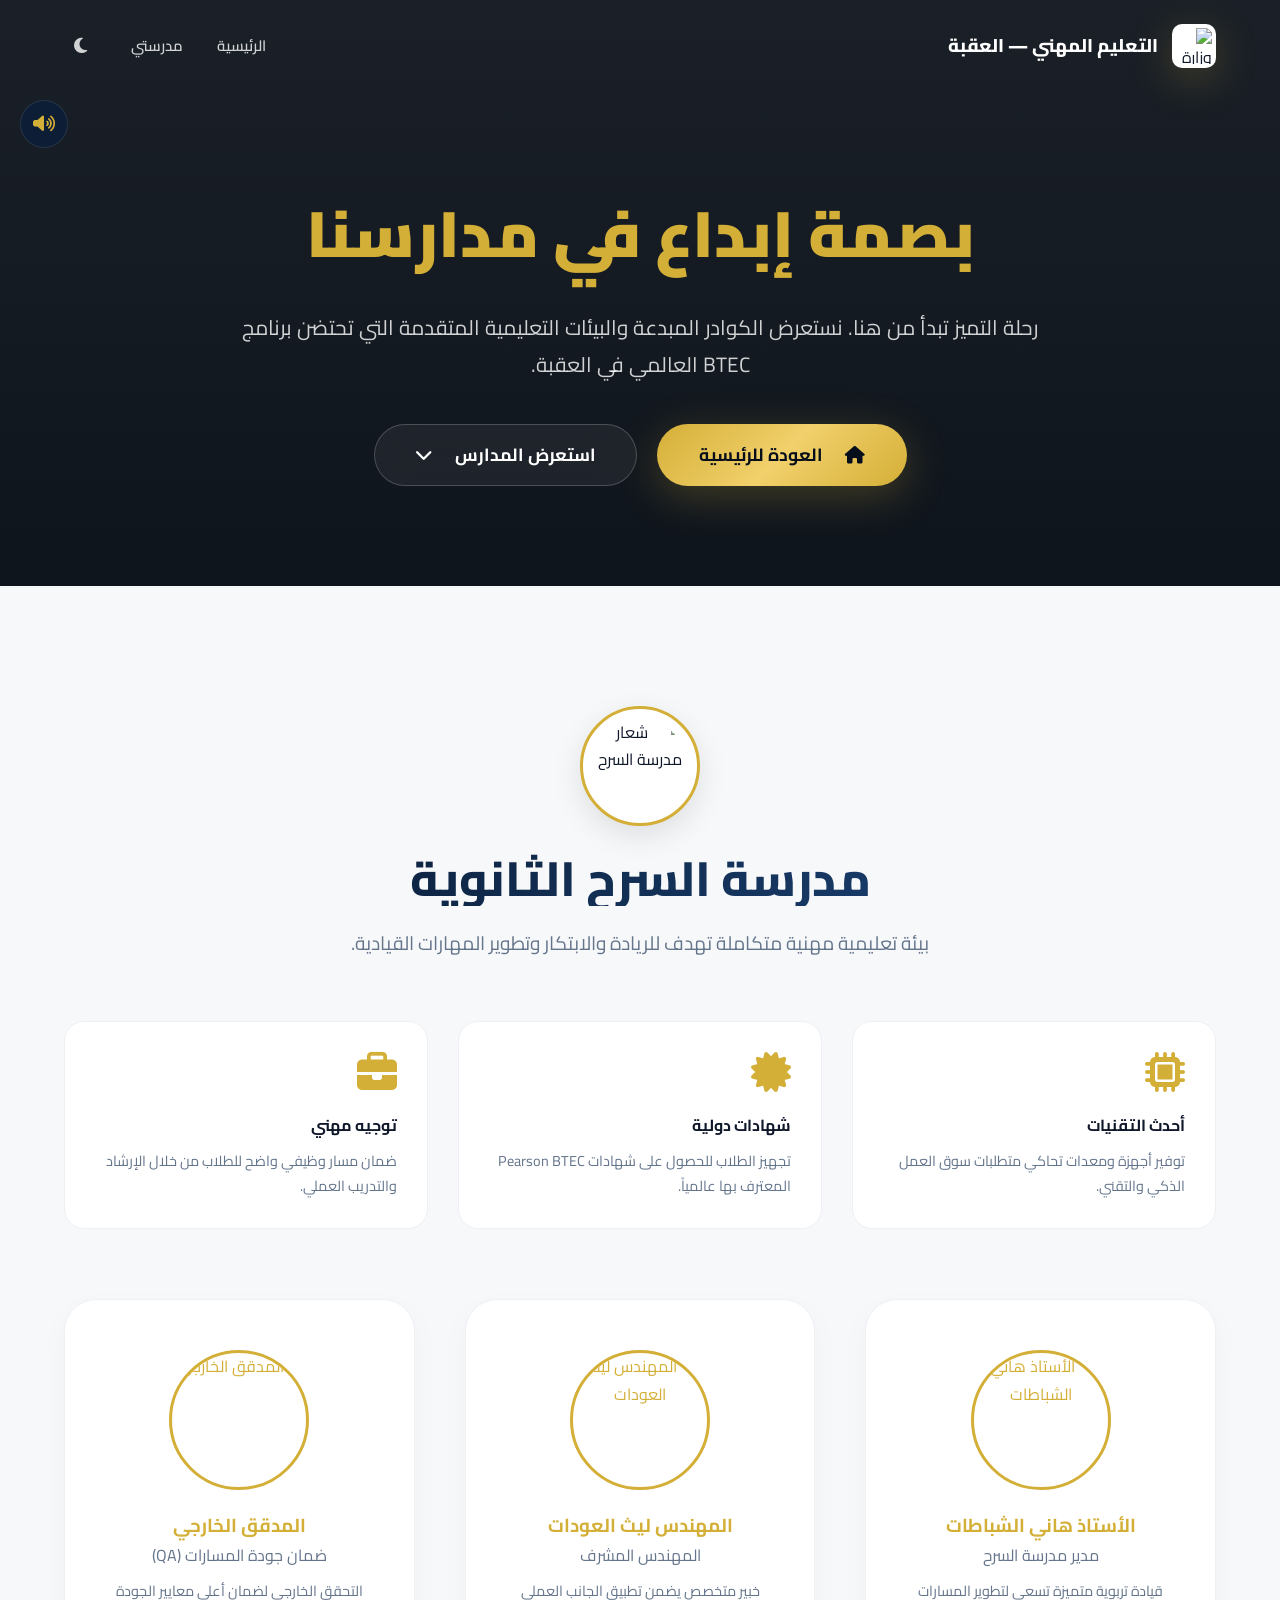
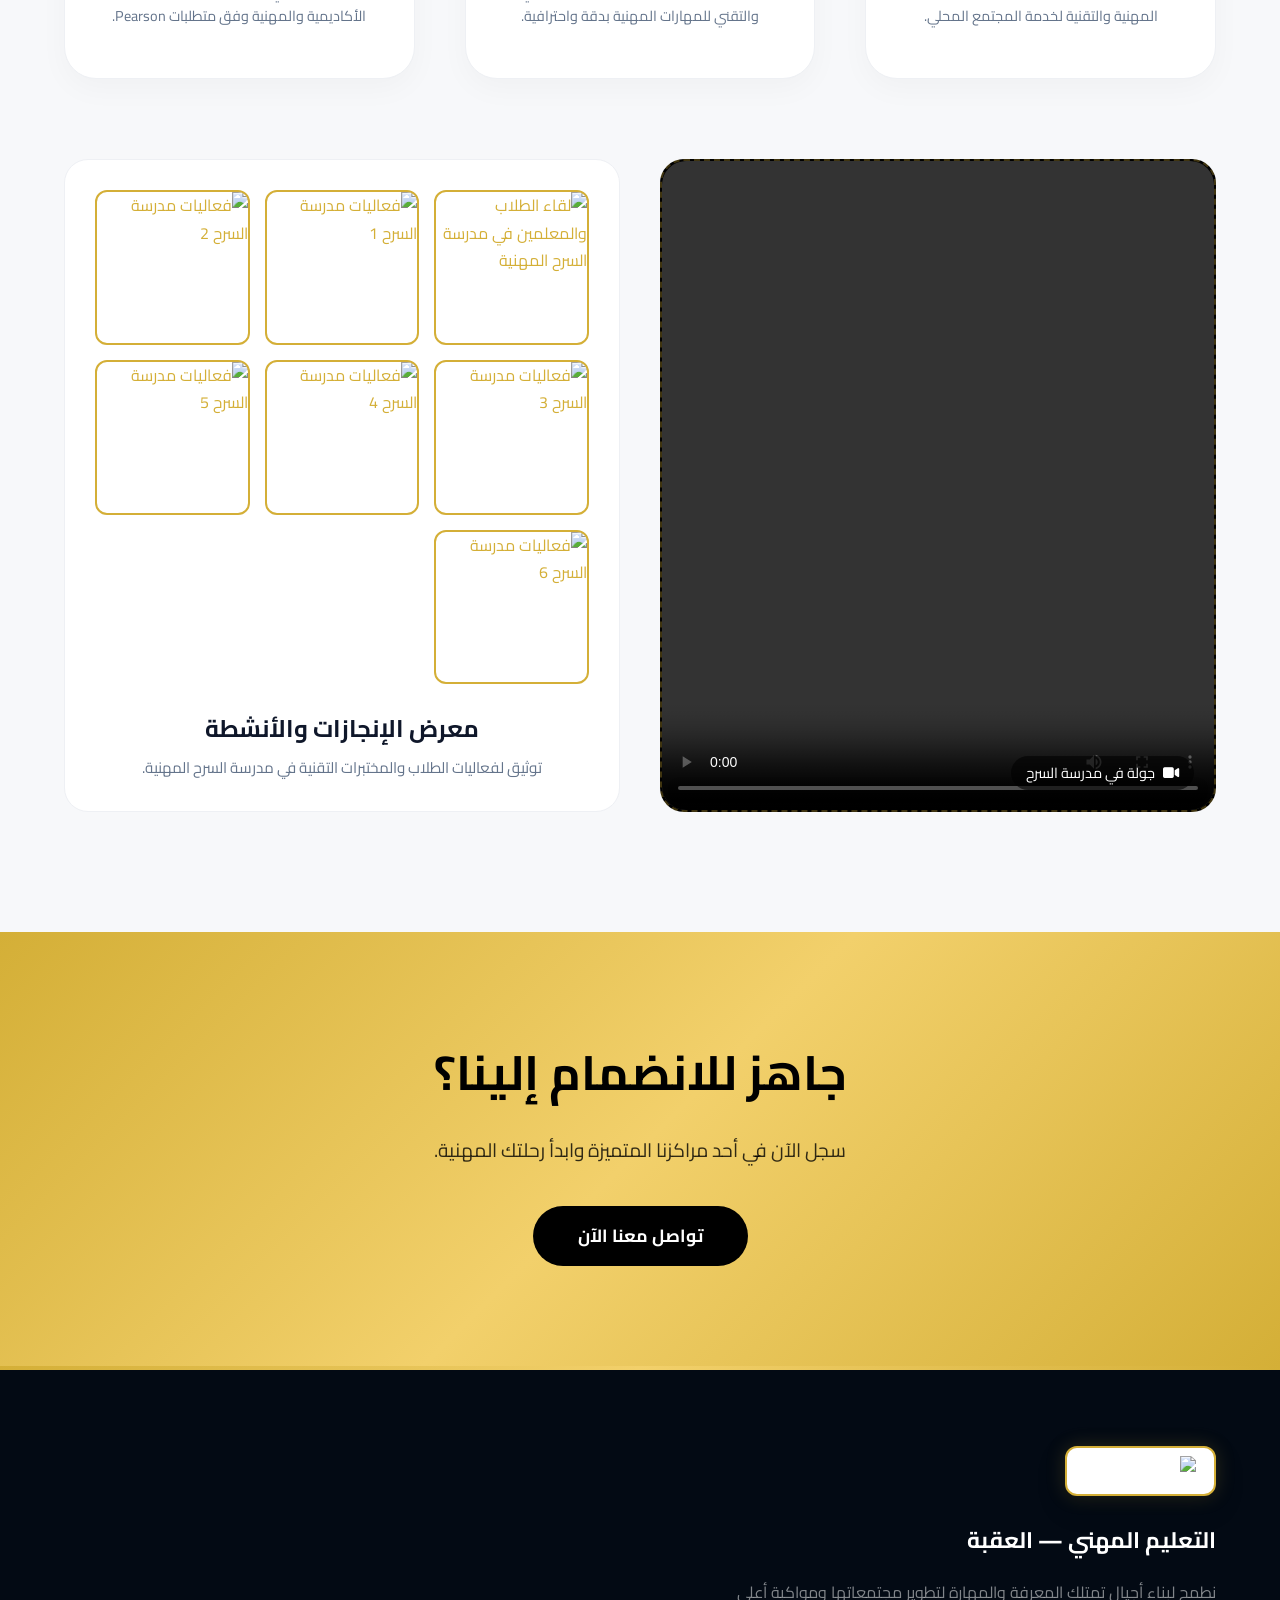
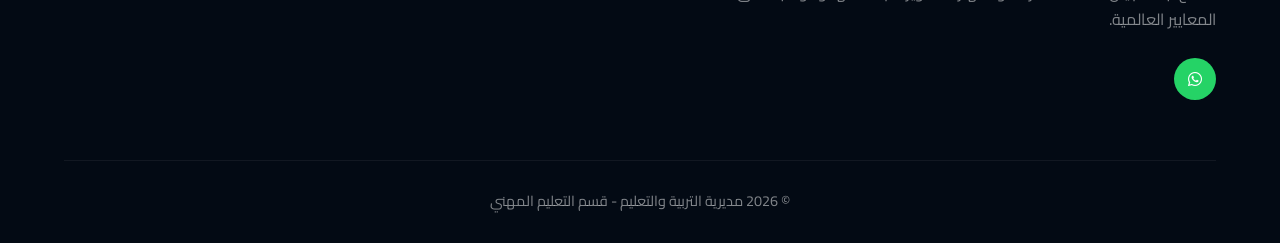
==== schools.html @ 71dc5bce "Add files via upload" ====
<!DOCTYPE html>
<html lang="ar" dir="rtl">

<head>
    <meta charset="UTF-8">
    <meta name="viewport" content="width=device-width, initial-scale=1.0">
    <title>مدرستي | التعليم المهني - العقبة</title>
    <link rel="stylesheet" href="https://cdnjs.cloudflare.com/ajax/libs/font-awesome/6.5.1/css/all.min.css">
    <link rel="stylesheet" href="css/style.css">
    <style>
        .schools-hero {
            padding: 180px 0 100px;
            background: linear-gradient(rgba(2, 8, 16, 0.9), rgba(2, 8, 16, 0.95)), url('assets/hero.png') center/cover;
            text-align: center;
        }

        .school-section {
            padding: 120px 0;
            background: var(--white);
            color: var(--text-primary);
            position: relative;
        }

        .school-grid {
            display: grid;
            grid-template-columns: repeat(auto-fit, minmax(350px, 1fr));
            gap: 50px;
            margin-top: 60px;
        }

        .staff-card {
            background: var(--gray-50);
            border: 1px solid var(--gray-100);
            border-radius: 32px;
            padding: 50px 40px;
            text-align: center;
            transition: all 0.5s var(--ease);
            color: var(--text-primary);
            position: relative;
            box-shadow: 0 10px 30px rgba(0, 0, 0, 0.03);
        }

        .staff-card:hover {
            transform: translateY(-15px) scale(1.02);
            border-color: var(--gold);
            box-shadow: 0 30px 60px rgba(0, 0, 0, 0.1);
            background: var(--white);
        }

        .message-box {
            background: var(--gray-50);
            padding: 60px;
            border-radius: 40px;
            margin-bottom: 80px;
            border-right: 8px solid var(--gold);
            color: var(--text-primary);
            box-shadow: 0 15px 45px rgba(0, 0, 0, 0.05);
        }

        .section-header {
            text-align: center;
            margin-bottom: 60px;
        }

        .section-header h2 {
            font-size: clamp(2rem, 4vw, 3.5rem);
            font-weight: 800;
            margin-top: 25px;
            background: var(--gradient-navy);
            -webkit-background-clip: text;
            background-clip: text;
            -webkit-text-fill-color: transparent;
        }

        body.dark-mode .section-header h2 {
            background: var(--gradient-gold);
            -webkit-background-clip: text;
            background-clip: text;
            -webkit-text-fill-color: transparent;
        }

        .message-box h3 {
            color: var(--text-primary);
            margin-bottom: 15px;
        }

        .message-box p {
            color: var(--text-secondary);
            font-size: 1.1rem;
            line-height: 1.8;
        }

        .staff-img {
            width: 140px;
            height: 140px;
            border-radius: 50%;
            margin: 0 auto 20px;
            border: 3px solid var(--gold);
            display: flex;
            align-items: center;
            justify-content: center;
            background: var(--white);
            color: var(--gold);
            overflow: hidden;
            position: relative;
        }

        .staff-img img {
            width: 100%;
            height: 100%;
            object-fit: cover;
            position: absolute;
            top: 0;
            left: 0;
        }

        .school-media {
            margin-top: 80px;
            display: grid;
            grid-template-columns: repeat(auto-fit, minmax(450px, 1fr));
            gap: 40px;
        }

        .media-placeholder {
            width: 100%;
            min-height: 300px;
            background: var(--gray-100);
            border-radius: 24px;
            display: flex;
            align-items: center;
            justify-content: center;
            flex-direction: column;
            color: var(--gold);
            border: 2px dashed rgba(212, 175, 55, 0.3);
            padding: 40px;
            transition: all 0.5s ease;
            position: relative;
            overflow: hidden;
        }

        .media-placeholder:hover {
            transform: scale(1.02);
            border-color: var(--gold);
            box-shadow: 0 30px 60px rgba(0, 0, 0, 0.1);
        }

        .play-btn-circle {
            width: 90px;
            height: 90px;
            border-radius: 50%;
            background: var(--gold);
            display: flex;
            align-items: center;
            justify-content: center;
            font-size: 2rem;
            color: #000;
            box-shadow: 0 10px 30px rgba(212, 175, 55, 0.4);
            margin-bottom: 25px;
            transition: all 0.4s ease;
        }

        .media-placeholder:hover .play-btn-circle {
            transform: scale(1.1);
            background: #fff;
        }
    </style>
</head>

<body class="ready">
    <!-- ═══ PROGRESS BAR ═══ -->
    <div class="progress-bar" id="progressBar"></div>

    <!-- ═══ SOUND TOGGLE ═══ -->
    <button class="sound-toggle" id="soundToggle" title="كتم/تشغيل الصوت"><i class="fas fa-volume-up"></i></button>

    <!-- ═══ HEADER ═══ -->
    <header class="header scrolled" id="header">
        <div class="container nav-wrap">
            <a href="index.html?nosplash=true" class="logo">
                <div class="logo-icon-img"><img src="assets/20170618225634___.jpg" alt="وزارة التربية والتعليم"></div>
                <span class="logo-text">التعليم المهني — العقبة</span>
            </a>
            <div class="hamburger" id="hamburger"><span></span><span></span><span></span></div>
            <nav class="nav-links" id="navLinks">
                <a href="index.html?nosplash=true">الرئيسية</a>
                <a href="schools.html" class="active">مدرستي</a>
                <button id="themeToggle" class="theme-toggle" title="تغيير المظهر"><i class="fas fa-moon"></i></button>
            </nav>
        </div>
    </header>

    <!-- ═══ HERO ═══ -->
    <section class="schools-hero">
        <div class="container">
            <div style="opacity: 1; transform: none;"> <!-- Removed reveal class for immediate visibility -->
                <h1
                    style="color:var(--gold); font-size: clamp(2.5rem, 5vw, 4.5rem); margin-bottom: 20px; font-weight: 900;">
                    بصمة إبداع في مدارسنا</h1>
                <p
                    style="color:rgba(255,255,255,0.8); font-size: 1.3rem; max-width: 800px; margin: 0 auto 40px; line-height: 1.8;">
                    رحلة التميز تبدأ من هنا. نستعرض الكوادر المبدعة والبيئات التعليمية المتقدمة التي تحتضن برنامج BTEC
                    العالمي في العقبة.
                </p>
                <div style="display: flex; gap: 20px; justify-content: center; flex-wrap: wrap;">
                    <a href="index.html?nosplash=true" class="btn btn-gold"
                        style="padding: 15px 40px; min-width: 250px;">
                        <i class="fas fa-home" style="margin-left:10px"></i> العودة للرئيسية
                    </a>
                    <a href="#al-sarh" class="btn btn-glass" style="padding: 15px 40px; min-width: 250px;">
                        استعرض المدارس <i class="fas fa-chevron-down" style="margin-right:10px"></i>
                    </a>
                </div>
            </div>
        </div>
    </section>

    <script>
        // Force reveal elements to show even if main.js is slow
        window.addEventListener('load', () => {
            setTimeout(() => {
                document.querySelectorAll('.reveal').forEach(el => {
                    el.classList.add('visible');
                });
            }, 500);
        });
    </script>

    <!-- ═══ SCHOOL 1: AL-SARH ═══ -->
    <section class="school-section" id="al-sarh" style="background: var(--gray-50);">
        <div class="container">
            <div class="section-header reveal">
                <div
                    style="width: 120px; height: 120px; margin: 0 auto 25px; border-radius: 50%; background: #fff; padding: 10px; border: 3px solid var(--gold); box-shadow: 0 10px 30px rgba(0,0,0,0.1); display: flex; align-items: center; justify-content: center;">
                    <img src="assets/شعار لمدرسه السرح jpg.jpg" alt="شعار مدرسة السرح"
                        style="width: 100%; height: 100%; object-fit: contain; border-radius: 50%;">
                </div>

                <h2 style="font-size: 3rem; margin-top: 20px;">مدرسة السرح الثانوية</h2>
                <p>بيئة تعليمية مهنية متكاملة تهدف للريادة والابتكار وتطوير المهارات القيادية.</p>
            </div>

            <!-- Features of Al-Sarh -->
            <div class="reveal"
                style="display: grid; grid-template-columns: repeat(auto-fit, minmax(250px, 1fr)); gap: 30px; margin-bottom: 70px;">
                <div
                    style="background: var(--white); padding: 30px; border-radius: 20px; border: 1px solid var(--gray-100);">
                    <i class="fas fa-microchip" style="font-size: 2.5rem; color: var(--gold); margin-bottom: 20px;"></i>
                    <h4 style="color: var(--text-primary); margin-bottom: 10px;">أحدث التقنيات</h4>
                    <p style="font-size: 0.9rem; color: var(--text-secondary);">توفير أجهزة ومعدات تحاكي متطلبات سوق
                        العمل الذكي والتقني.</p>
                </div>
                <div
                    style="background: var(--white); padding: 30px; border-radius: 20px; border: 1px solid var(--gray-100);">
                    <i class="fas fa-certificate"
                        style="font-size: 2.5rem; color: var(--gold); margin-bottom: 20px;"></i>
                    <h4 style="color: var(--text-primary); margin-bottom: 10px;">شهادات دولية</h4>
                    <p style="font-size: 0.9rem; color: var(--text-secondary);">تجهيز الطلاب للحصول على شهادات Pearson
                        BTEC المعترف بها عالمياً.</p>
                </div>
                <div
                    style="background: var(--white); padding: 30px; border-radius: 20px; border: 1px solid var(--gray-100);">
                    <i class="fas fa-briefcase" style="font-size: 2.5rem; color: var(--gold); margin-bottom: 20px;"></i>
                    <h4 style="color: var(--text-primary); margin-bottom: 10px;">توجيه مهني</h4>
                    <p style="font-size: 0.9rem; color: var(--text-secondary);">ضمان مسار وظيفي واضح للطلاب من خلال
                        الإرشاد والتدريب العملي.</p>
                </div>
            </div>

            <div class="school-grid">
                <!-- Principal -->
                <div class="staff-card" style="background: var(--white);">
                    <div class="staff-img">
                        <img src="assets/هاني الشباطات مدير المدرسه السرح .jpg" alt="الأستاذ هاني الشباطات">
                        <i class="fas fa-user-tie" style="font-size: 3.5rem; display: none;"></i>
                    </div>
                    <div class="staff-info">
                        <h3 style="color:var(--gold)">الأستاذ هاني الشباطات</h3>
                        <p style="color:var(--text-secondary)">مدير مدرسة السرح</p>
                        <p style="font-size: 0.9rem; margin-top: 10px; color: var(--text-secondary);">قيادة تربوية
                            متميزة تسعى لتطوير المسارات المهنية والتقنية لخدمة المجتمع المحلي.</p>
                    </div>
                </div>
                <!-- Engineer -->
                <div class="staff-card" style="background: var(--white);">
                    <div class="staff-img">
                        <img src="assets/اسم المهندس ليث العودات.jpg" alt="المهندس ليث العودات">
                        <i class="fas fa-hard-hat" style="font-size: 3.5rem; display: none;"></i>
                    </div>
                    <div class="staff-info">
                        <h3 style="color:var(--gold)">المهندس ليث العودات</h3>
                        <p style="color:var(--text-secondary)">المهندس المشرف</p>
                        <p style="font-size: 0.9rem; margin-top: 10px; color: var(--text-secondary);">خبير متخصص يضمن
                            تطبيق الجانب العملي والتقني للمهارات المهنية بدقة واحترافية.</p>
                    </div>
                </div>
                <!-- QA Officer -->
                <div class="staff-card" style="background: var(--white);">
                    <div class="staff-img">
                        <img src="assets/هاض مدقق جوده   المدقق الخارجي .jpg" alt="المدقق الخارجي">
                        <i class="fas fa-shield-alt" style="font-size: 3.5rem; display: none;"></i>
                    </div>
                    <div class="staff-info">
                        <h3 style="color:var(--gold)">المدقق الخارجي</h3>
                        <p style="color:var(--text-secondary)">ضمان جودة المسارات (QA)</p>
                        <p style="font-size: 0.9rem; margin-top: 10px; color: var(--text-secondary);">التحقق الخارجي
                            لضمان أعلى معايير الجودة الأكاديمية والمهنية وفق متطلبات Pearson.</p>
                    </div>
                </div>
            </div>

            <div class="school-media">
                <!-- Video Section -->
                <div class="media-placeholder"
                    style="background: #000; padding: 0; overflow: hidden; position: relative;">
                    <video controls style="width: 100%; height: 100%; object-fit: cover; border-radius: 24px;">
                        <source src="assets/فيديو لمدرسه السرح .mp4" type="video/mp4">
                        Your browser does not support the video tag.
                    </video>
                    <div
                        style="position: absolute; bottom: 20px; right: 20px; background: rgba(0,0,0,0.6); padding: 5px 15px; border-radius: 20px; color: #fff; font-size: 0.9rem; pointer-events: none;">
                        <i class="fas fa-video" style="margin-left: 5px;"></i> جولة في مدرسة السرح
                    </div>
                </div>
                <!-- Gallery Section -->
                <div class="media-placeholder"
                    style="background: var(--white); justify-content: flex-start; padding: 30px; min-height: 450px; border: 1px solid var(--gray-100);">
                    <div
                        style="display: grid; grid-template-columns: repeat(3, 1fr); gap: 15px; width: 100%; margin-bottom: 25px;">
                        <div
                            style="aspect-ratio: 1/1; border-radius: 12px; overflow: hidden; border: 2px solid var(--gold);">
                            <img src="assets/shabab.jpg" style="width: 100%; height: 100%; object-fit: cover;"
                                alt="لقاء الطلاب والمعلمين في مدرسة السرح المهنية">
                        </div>
                        <div
                            style="aspect-ratio: 1/1; border-radius: 12px; overflow: hidden; border: 2px solid var(--gold);">
                            <img src="assets/البوم السرح 1.jpg" style="width: 100%; height: 100%; object-fit: cover;"
                                alt="فعاليات مدرسة السرح 1">
                        </div>
                        <div
                            style="aspect-ratio: 1/1; border-radius: 12px; overflow: hidden; border: 2px solid var(--gold);">
                            <img src="assets/البوم السرح 2.jpg" style="width: 100%; height: 100%; object-fit: cover;"
                                alt="فعاليات مدرسة السرح 2">
                        </div>
                        <div
                            style="aspect-ratio: 1/1; border-radius: 12px; overflow: hidden; border: 2px solid var(--gold);">
                            <img src="assets/البوم السرح 3.jpg" style="width: 100%; height: 100%; object-fit: cover;"
                                alt="فعاليات مدرسة السرح 3">
                        </div>
                        <div
                            style="aspect-ratio: 1/1; border-radius: 12px; overflow: hidden; border: 2px solid var(--gold);">
                            <img src="assets/البوم السرح 4.jpg" style="width: 100%; height: 100%; object-fit: cover;"
                                alt="فعاليات مدرسة السرح 4">
                        </div>
                        <div
                            style="aspect-ratio: 1/1; border-radius: 12px; overflow: hidden; border: 2px solid var(--gold);">
                            <img src="assets/البوم السرح 5.jpg" style="width: 100%; height: 100%; object-fit: cover;"
                                alt="فعاليات مدرسة السرح 5">
                        </div>
                        <div
                            style="aspect-ratio: 1/1; border-radius: 12px; overflow: hidden; border: 2px solid var(--gold);">
                            <img src="assets/صوره البوم 6.jpg" style="width: 100%; height: 100%; object-fit: cover;"
                                alt="فعاليات مدرسة السرح 6">
                        </div>
                    </div>
                    <h4
                        style="color: var(--text-primary); margin-bottom: 5px; font-size: 1.5rem; text-align: center; width: 100%;">
                        معرض الإنجازات والأنشطة</h4>
                    <p style="color: var(--text-secondary); text-align: center; font-size: 0.95rem;">توثيق لفعاليات
                        الطلاب والمختبرات التقنية في مدرسة السرح المهنية.</p>
                </div>
            </div>
        </div>
    </section>

    <!-- ═══ CTA SECTION ═══ -->
    <section style="padding: 100px 0; background: var(--gradient-gold); text-align: center;">
        <div class="container reveal">
            <h2 style="color: #000; font-size: 3rem; margin-bottom: 20px;">جاهز للانضمام إلينا؟</h2>
            <p style="color: rgba(0,0,0,0.8); font-size: 1.2rem; margin-bottom: 40px;">سجل الآن في أحد مراكزنا المتميزة
                وابدأ رحلتك المهنية.</p>
            <a href="index.html?nosplash=true#contact" class="btn btn-navy"
                style="background: #000; color: #fff; padding: 15px 45px; border-radius: 50px; font-weight: 700;">تواصل
                معنا الآن</a>
        </div>
    </section>

    <!-- ═══ FOOTER ═══ -->
    <footer class="footer">
        <div class="container">
            <div class="footer-grid">
                <div class="footer-brand">
                    <img src="assets/شعار بيرسون .webp" alt="Pearson BTEC" class="pearson-logo-ft">
                    <h3>التعليم المهني — العقبة</h3>
                    <p>نطمح لبناء أجيال تمتلك المعرفة والمهارة لتطوير مجتمعاتها ومواكبة أعلى المعايير العالمية.</p>
                    <div class="footer-socials">
                        <a href="https://chat.whatsapp.com/KWiu8leyfhEEdOVBOqS2Gp" target="_blank"
                            title="تواصل عبر واتساب" style="background: #25D366; color: white;">
                            <i class="fab fa-whatsapp"></i>
                        </a>
                    </div>
                </div>
            </div>
            <div class="footer-bottom">&copy; 2026 مديرية التربية والتعليم - قسم التعليم المهني</div>
        </div>
    </footer>

    <script src="js/main.js"></script>
</body>

</html>
---- css/style.css ----
@import url('https://fonts.googleapis.com/css2?family=Cairo:wght@200;300;400;500;600;700;800;900&family=Inter:wght@300;400;500;600;700;800;900&family=Amiri:wght@400;700&display=swap');

:root {
    --navy: #0B1F3A;
    --navy-deep: #050E1A;
    --navy-mid: #112d52;
    --navy-light: #1a3f6f;
    --gold: #D4AF37;
    --gold-dark: #b8941f;
    --gold-light: #e8cc6e;
    --gold-pale: #fdf5dc;
    --gold-glow: rgba(212, 175, 55, 0.4);
    --white: #fff;
    --off-white: #FAFBFD;
    --gray-50: #F7F8FA;
    --gray-100: #EEF0F4;
    --gray-200: #DDE1E8;
    --gray-400: #9CA3AF;
    --gray-600: #4B5563;
    --text-primary: #0F172A;
    --text-secondary: #64748B;
    --gradient-gold: linear-gradient(135deg, #D4AF37 0%, #F2D06B 50%, #D4AF37 100%);
    --gradient-navy: linear-gradient(135deg, #0B1F3A 0%, #1a3f6f 100%);
    --gradient-dark: linear-gradient(180deg, #020810 0%, #0B1F3A 100%);
    --shadow-gold: 0 10px 40px rgba(212, 175, 55, 0.25);
    --shadow-gold-lg: 0 20px 60px rgba(212, 175, 55, 0.35);
    --shadow-xl: 0 40px 80px rgba(0, 0, 0, 0.12);
    --ease: cubic-bezier(0.16, 1, 0.3, 1);
    --ease-bounce: cubic-bezier(0.34, 1.56, 0.64, 1);
    --font: 'Cairo', sans-serif;
    --font-display: 'Inter', 'Cairo', sans-serif;
    --font-arabic: 'Amiri', 'Cairo', serif;
    --radius-lg: 28px;
    --radius-full: 9999px;
}

body.dark-mode {
    --white: #060c14;
    --off-white: #0a111a;
    --gray-50: #0d1622;
    --gray-100: #121e2d;
    --gray-200: #1b2a3d;
    --gray-400: #4B5563;
    --text-primary: #f1f5f9;
    --text-secondary: #94a3b8;
    --navy-deep: #02060b;
}

body.dark-mode .section-light {
    background: var(--white);
}

body.dark-mode .section-gray {
    background: var(--gray-50);
}

body.dark-mode .journey-card,
body.dark-mode .major-card,
body.dark-mode .leader-card,
body.dark-mode .support-card {
    background: linear-gradient(145deg, var(--gray-100), var(--gray-50));
    border-color: var(--gray-200);
}

body.dark-mode .journey-card:hover,
body.dark-mode .major-card:hover,
body.dark-mode .leader-card:hover,
body.dark-mode .support-card:hover {
    background: var(--gray-100);
    border-color: var(--gold);
    box-shadow: 0 30px 60px rgba(0, 0, 0, 0.7);
}

body.dark-mode .story-card {
    background: var(--gray-100);
    border-color: var(--gray-200);
}

body.dark-mode .story-workplace {
    background: var(--gray-50);
    color: var(--text-primary);
}

body.dark-mode .contact-form-side {
    background: var(--gray-100);
}

body.dark-mode .form-field {
    background: var(--gray-50);
    color: var(--text-primary);
    border-color: var(--gray-200);
}

body.dark-mode .form-field:focus {
    background: var(--white);
    border-color: var(--gold);
}

body.dark-mode .partner-item {
    background: var(--gray-100);
    border-color: var(--gray-200);
    color: var(--text-secondary);
}

body.dark-mode .partner-item:hover {
    color: var(--gold);
    border-color: var(--gold);
    background: var(--gray-50);
}

body.dark-mode .chat-popup {
    background: var(--gray-100);
    border-color: var(--gray-200);
}

body.dark-mode .faq-item {
    background: var(--gray-50);
    color: var(--text-primary);
}

body.dark-mode .faq-item:hover {
    background: var(--gold-pale);
    color: var(--gold-dark);
}

*,
*::before,
*::after {
    margin: 0;
    padding: 0;
    box-sizing: border-box
}

html {
    scroll-behavior: smooth;
    -webkit-font-smoothing: antialiased
}

body {
    font-family: var(--font);
    background: #000;
    color: var(--text-primary);
    overflow: hidden;
    line-height: 1.7
}

body.ready {
    overflow-x: hidden;
    overflow-y: auto;
    background: var(--white)
}

::selection {
    background: var(--gold);
    color: #fff
}

a {
    text-decoration: none;
    color: inherit
}

ul {
    list-style: none
}

img {
    max-width: 100%;
    display: block
}

.container {
    width: 90%;
    max-width: 1280px;
    margin: 0 auto;
    position: relative
}

/* ═══ SPLASH SCREEN ═══ */
.splash {
    position: fixed;
    inset: 0;
    z-index: 100000;
    background: radial-gradient(circle at center, #0a1628 0%, #020810 100%);
    display: flex;
    flex-direction: column;
    align-items: center;
    justify-content: center;
    transition: opacity 1.2s cubic-bezier(0.4, 0, 0.2, 1);
}

.splash.hide {
    opacity: 0;
    visibility: hidden;
    pointer-events: none
}

.splash-logo {
    position: relative;
    width: 140px;
    height: 140px;
    margin-bottom: 40px
}

.splash-logo .ring {
    position: absolute;
    inset: 0;
    border-radius: 50%;
    border: 2px solid rgba(212, 175, 55, 0.1);
    animation: ringExpand 2s var(--ease) infinite
}

.splash-logo .ring:nth-child(2) {
    animation-delay: 0.4s
}

.splash-logo .ring:nth-child(3) {
    animation-delay: 0.8s
}

@keyframes ringExpand {
    0% {
        transform: scale(0.5);
        opacity: 1
    }

    100% {
        transform: scale(2.5);
        opacity: 0
    }
}

.splash-icon-img {
    position: absolute;
    top: 50%;
    left: 50%;
    transform: translate(-50%, -50%);
    width: 200px;
    height: 200px;
    background: #ffffff;
    border-radius: 50%;
    display: flex;
    align-items: center;
    justify-content: center;
    box-shadow: 0 0 50px rgba(212, 175, 55, 0.4), 
                inset 0 0 20px rgba(0,0,0,0.05);
    animation: splashPulse 3s infinite ease-in-out;
    padding: 25px;
    z-index: 2;
}

.splash-icon-img::after {
    content: '';
    position: absolute;
    inset: -10px;
    border: 1.5px solid var(--gold);
    border-radius: 50%;
    opacity: 0.4;
    animation: rotateRing 15s linear infinite;
}

@keyframes rotateRing {
    from { transform: rotate(0deg); }
    to { transform: rotate(360deg); }
}

@keyframes splashPulse {
    0%, 100% { transform: translate(-50%, -50%) scale(1); box-shadow: 0 0 50px rgba(212, 175, 55, 0.4); }
    50% { transform: translate(-50%, -50%) scale(1.05); box-shadow: 0 0 90px rgba(212, 175, 55, 0.6); }
}

.splash-text {
    color: #fff;
    font-size: 1.2rem;
    font-weight: 700;
    letter-spacing: 2px;
    margin-top: 25px;
    text-shadow: 0 0 20px rgba(212, 175, 55, 0.5);
    background: var(--gradient-gold);
    -webkit-background-clip: text;
    background-clip: text;
    -webkit-text-fill-color: transparent;
}

.splash-bar {
    width: 200px;
    height: 3px;
    background: rgba(255, 255, 255, 0.05);
    border-radius: 10px;
    overflow: hidden;
    margin-top: 30px
}

.splash-bar-fill {
    height: 100%;
    width: 0%;
    background: var(--gradient-gold);
    border-radius: 10px;
    animation: barFill 2.5s var(--ease) forwards
}

@keyframes barFill {
    to {
        width: 100%
    }
}

.splash-arrow {
    position: absolute;
    bottom: 60px;
    color: var(--gold);
    font-size: 1.5rem;
    animation: arrowPulse 1.5s ease infinite;
    cursor: pointer;
    opacity: 0;
    animation: arrowAppear 0.5s 2.5s forwards, arrowPulse 1.5s 3s ease infinite
}

@keyframes arrowAppear {
    to {
        opacity: 1
    }
}

@keyframes arrowPulse {

    0%,
    100% {
        transform: translateY(0);
        text-shadow: 0 0 10px var(--gold-glow)
    }

    50% {
        transform: translateY(10px);
        text-shadow: 0 0 30px var(--gold-glow)
    }
}

/* ═══ DEDICATION PAGE ═══ */
.dedication {
    position: fixed;
    inset: 0;
    z-index: 99999;
    background: linear-gradient(135deg, #020810 0%, #0a1628 50%, #020810 100%);
    display: flex;
    flex-direction: column;
    align-items: center;
    justify-content: center;
    text-align: center;
    opacity: 0;
    visibility: hidden;
    transition: opacity 0.8s, visibility 0.8s;
    padding: 20px
}

.dedication.show {
    opacity: 1;
    visibility: visible
}

.dedication.hide {
    opacity: 0;
    visibility: hidden
}

.dedication-logo {
    width: 140px;
    height: 140px;
    margin: 0 auto 40px;
    background: #fff;
    border-radius: 50%;
    padding: 20px;
    box-shadow: 0 0 50px rgba(212, 175, 55, 0.4);
    border: 3px solid var(--gold);
}

.dedication-logo img {
    width: 100%;
    height: 100%;
    object-fit: contain;
}

.dedication-ornament {
    width: 80px;
    height: 2px;
    background: var(--gradient-gold);
    margin: 0 auto 40px;
    border-radius: 10px;
    position: relative
}

.dedication-ornament::before,
.dedication-ornament::after {
    content: '✦';
    position: absolute;
    top: -8px;
    color: var(--gold);
    font-size: 0.7rem
}

.dedication-ornament::before {
    right: -20px
}

.dedication-ornament::after {
    left: -20px
}

.dedication h2 {
    font-family: var(--font-arabic);
    font-size: clamp(2rem, 5vw, 4rem);
    background: var(--gradient-gold);
    -webkit-background-clip: text;
    background-clip: text;
    -webkit-text-fill-color: transparent;
    font-weight: 900;
    margin-bottom: 25px;
    line-height: 1.4;
    filter: drop-shadow(0 0 20px rgba(212, 175, 55, 0.3));
}

.dedication p {
    font-size: clamp(1.1rem, 2.5vw, 1.8rem);
    color: rgba(255, 255, 255, 0.7);
    margin-bottom: 40px;
    font-weight: 400;
    max-width: 800px;
}

.dedication .names {
    font-size: clamp(1.4rem, 4vw, 2.8rem);
    color: #fff;
    font-weight: 900;
    margin-bottom: 60px;
    display: flex;
    align-items: center;
    justify-content: center;
    gap: 20px;
}

.dedication .names span {
    color: var(--gold);
    position: relative;
    padding-bottom: 10px;
}

.dedication .names span::after {
    content: '';
    position: absolute;
    bottom: 0;
    left: 10%;
    width: 80%;
    height: 3px;
    background: var(--gradient-gold);
    border-radius: 5px;
}

.welcome-btn {
    padding: 18px 60px;
    border-radius: var(--radius-full);
    background: rgba(212, 175, 55, 0.08);
    border: 1.5px solid rgba(212, 175, 55, 0.3);
    color: var(--gold);
    font-size: 1.2rem;
    font-weight: 700;
    cursor: pointer;
    font-family: var(--font);
    backdrop-filter: blur(20px);
    transition: all 0.5s var(--ease);
    position: relative;
    overflow: hidden
}

.welcome-btn::before {
    content: '';
    position: absolute;
    inset: 0;
    background: var(--gradient-gold);
    opacity: 0;
    transition: opacity 0.5s
}

.welcome-btn:hover {
    transform: translateY(-5px) scale(1.05);
    box-shadow: var(--shadow-gold-lg);
    border-color: var(--gold)
}

.welcome-btn:hover::before {
    opacity: 1
}

.welcome-btn span {
    position: relative;
    z-index: 1
}

.welcome-btn:hover span {
    color: var(--navy-deep)
}

/* ═══ CURSOR ═══ */
.cursor-dot {
    position: fixed;
    top: 0;
    left: 0;
    width: 8px;
    height: 8px;
    background: var(--gold);
    border-radius: 50%;
    pointer-events: none;
    z-index: 99999;
    mix-blend-mode: difference;
    transition: transform 0.15s
}

.cursor-ring {
    position: fixed;
    top: 0;
    left: 0;
    width: 40px;
    height: 40px;
    border: 2px solid rgba(212, 175, 55, 0.5);
    border-radius: 50%;
    pointer-events: none;
    z-index: 99998;
    mix-blend-mode: difference;
    transition: all 0.2s var(--ease)
}

.cursor-ring.hover {
    width: 70px;
    height: 70px;
    border-color: var(--gold);
    background: rgba(212, 175, 55, 0.06)
}

/* ═══ PARTICLES ═══ */
#particles {
    position: fixed;
    inset: 0;
    z-index: 0;
    pointer-events: none;
    opacity: 0.35
}

/* ═══ SCROLL PROGRESS ═══ */
.progress-bar {
    position: fixed;
    top: 0;
    left: 0;
    height: 3px;
    z-index: 99990;
    background: var(--gradient-gold);
    width: 0%;
    box-shadow: 0 0 15px var(--gold-glow);
    transition: width 0.1s
}

/* ═══ SOUND TOGGLE ═══ */
.sound-toggle {
    position: fixed;
    top: 100px;
    left: 20px;
    z-index: 9990;
    width: 48px;
    height: 48px;
    border-radius: 50%;
    background: rgba(11, 31, 58, 0.8);
    backdrop-filter: blur(20px);
    border: 1px solid rgba(255, 255, 255, 0.1);
    color: var(--gold);
    display: flex;
    align-items: center;
    justify-content: center;
    font-size: 1.1rem;
    cursor: pointer;
    transition: all 0.4s var(--ease)
}

.sound-toggle:hover {
    background: var(--gold);
    color: #fff;
    transform: scale(1.1)
}

/* ═══ HEADER ═══ */
.header {
    position: fixed;
    top: 0;
    width: 100%;
    z-index: 9990;
    padding: 24px 0;
    transition: all 0.6s var(--ease)
}

.header::before {
    content: '';
    position: absolute;
    inset: 0;
    background: transparent;
    transition: all 0.6s var(--ease)
}

.header.scrolled {
    padding: 12px 0
}

.header.scrolled::before {
    background: rgba(255, 255, 255, 0.88);
    backdrop-filter: blur(40px) saturate(200%);
    border-bottom: 1px solid rgba(0, 0, 0, 0.04);
    box-shadow: 0 4px 30px rgba(0, 0, 0, 0.03)
}

.nav-wrap {
    display: flex;
    justify-content: space-between;
    align-items: center;
    position: relative;
    z-index: 2
}

.logo {
    display: flex;
    align-items: center;
    gap: 14px
}

.logo-icon-img {
    width: 44px;
    height: 44px;
    border-radius: 10px;
    background: #fff;
    display: flex;
    align-items: center;
    justify-content: center;
    box-shadow: var(--shadow-gold);
    transition: all 0.5s var(--ease-bounce);
    padding: 4px;
    overflow: hidden;
}

.logo-icon-img img {
    width: 100%;
    height: 100%;
    object-fit: contain;
}

.logo:hover .logo-icon-img {
    transform: rotate(-8deg) scale(1.1)
}

.logo-text {
    font-size: 1.15rem;
    font-weight: 800;
    color: #fff;
    transition: color 0.5s
}

.header.scrolled .logo-text {
    color: var(--navy)
}

.nav-links {
    display: flex;
    gap: 34px
}

.nav-links a {
    color: rgba(255, 255, 255, 0.8);
    font-weight: 600;
    font-size: 0.93rem;
    position: relative;
    transition: all 0.4s
}

.header.scrolled .nav-links a {
    color: var(--text-secondary)
}

.header.scrolled .nav-links a:hover,
.header.scrolled .nav-links a.active {
    color: var(--navy)
}

.nav-links a::after {
    content: '';
    position: absolute;
    bottom: -5px;
    right: 0;
    width: 0;
    height: 2.5px;
    background: var(--gold);
    border-radius: 10px;
    transition: width 0.5s var(--ease)
}

.nav-links a:hover::after,
.nav-links a.active::after {
    width: 100%
}

.theme-toggle {
    background: transparent;
    border: none;
    color: rgba(255, 255, 255, 0.8);
    font-size: 1.1rem;
    cursor: pointer;
    transition: all 0.4s var(--ease);
    display: flex;
    align-items: center;
    justify-content: center;
    padding: 0 10px;
}

.header.scrolled .theme-toggle {
    color: var(--text-secondary);
}

.theme-toggle:hover {
    color: var(--gold);
    transform: scale(1.1) rotate(15deg);
}

.hamburger {
    display: none;
    flex-direction: column;
    gap: 6px;
    cursor: pointer;
    z-index: 10001;
    padding: 8px
}

.hamburger span {
    width: 26px;
    height: 2.5px;
    background: #fff;
    border-radius: 10px;
    transition: all 0.4s var(--ease);
    transform-origin: center
}

.header.scrolled .hamburger span {
    background: var(--navy)
}

.hamburger.open span:nth-child(1) {
    transform: rotate(45deg) translate(6px, 6px)
}

.hamburger.open span:nth-child(2) {
    opacity: 0;
    transform: scaleX(0)
}

.hamburger.open span:nth-child(3) {
    transform: rotate(-45deg) translate(6px, -6px)
}

/* ═══ HERO ═══ */
.hero {
    position: relative;
    height: 100vh;
    min-height: 750px;
    display: flex;
    align-items: center;
    justify-content: center;
    overflow: hidden;
    background: #000
}

.hero-bg {
    position: absolute;
    inset: 0;
    background: url('../assets/hero.png') center/cover;
    z-index: 1;
    will-change: transform;
    animation: heroZoom 30s linear infinite alternate
}

@keyframes heroZoom {
    0% {
        transform: scale(1)
    }

    100% {
        transform: scale(1.2) translate(-15px, -8px)
    }
}

.hero-overlay {
    position: absolute;
    inset: 0;
    z-index: 2;
    background: linear-gradient(180deg, rgba(2, 8, 16, 0.85) 0%, rgba(11, 31, 58, 0.5) 40%, rgba(11, 31, 58, 0.4) 60%, rgba(2, 8, 16, 0.9) 100%)
}

.hero-shapes {
    position: absolute;
    inset: 0;
    z-index: 3;
    pointer-events: none
}

.shape {
    position: absolute;
    border: 1px solid rgba(212, 175, 55, 0.12);
    border-radius: 50%;
    animation: floatShape 22s ease-in-out infinite
}

.shape-1 {
    width: 400px;
    height: 400px;
    top: -100px;
    right: -100px;
    animation-duration: 25s
}

.shape-2 {
    width: 300px;
    height: 300px;
    bottom: -50px;
    left: -80px;
    animation-delay: -5s;
    animation-duration: 20s
}

.shape-3 {
    width: 200px;
    height: 200px;
    top: 30%;
    left: 10%;
    border-color: rgba(255, 255, 255, 0.04);
    animation-delay: -10s
}

.shape-4 {
    width: 150px;
    height: 150px;
    bottom: 20%;
    right: 15%;
    animation-delay: -7s;
    animation-duration: 18s
}

@keyframes floatShape {

    0%,
    100% {
        transform: translate(0, 0) rotate(0deg)
    }

    25% {
        transform: translate(30px, -40px) rotate(90deg)
    }

    50% {
        transform: translate(-20px, 30px) rotate(180deg)
    }

    75% {
        transform: translate(40px, 20px) rotate(270deg)
    }
}

.hero-content {
    position: relative;
    z-index: 5;
    text-align: center;
    max-width: 950px;
    padding: 0 20px
}

.hero-badge {
    display: inline-flex;
    align-items: center;
    gap: 12px;
    padding: 10px 28px;
    border-radius: var(--radius-full);
    background: rgba(212, 175, 55, 0.08);
    border: 1px solid rgba(212, 175, 55, 0.2);
    color: var(--gold-light);
    font-weight: 700;
    font-size: 0.9rem;
    backdrop-filter: blur(15px);
    margin-bottom: 40px;
    opacity: 0;
    transform: translateY(40px);
    animation: heroIn 1s 0.3s var(--ease) forwards
}

.hero-badge i {
    animation: spin 3s linear infinite
}

@keyframes spin {
    to {
        transform: rotate(360deg)
    }
}

.hero h1 {
    font-size: clamp(2.8rem, 6.5vw, 5.8rem);
    color: #fff;
    font-weight: 900;
    line-height: 1.05;
    letter-spacing: -2px;
    margin-bottom: 28px;
    opacity: 0;
    transform: translateY(60px);
    animation: heroIn 1.2s 0.5s var(--ease) forwards
}

.hero h1 .accent {
    display: block;
    background: var(--gradient-gold);
    -webkit-background-clip: text;
    background-clip: text;
    -webkit-text-fill-color: transparent;
    font-size: clamp(1.6rem, 3.2vw, 3rem);
    letter-spacing: 0;
    margin-top: 16px;
    font-weight: 700
}

.hero-desc {
    font-size: clamp(1.05rem, 1.6vw, 1.35rem);
    color: rgba(255, 255, 255, 0.6);
    max-width: 700px;
    margin: 0 auto 50px;
    line-height: 1.9;
    opacity: 0;
    transform: translateY(60px);
    animation: heroIn 1.2s 0.7s var(--ease) forwards
}

.hero-actions {
    display: flex;
    gap: 24px;
    justify-content: center;
    flex-wrap: wrap;
    opacity: 0;
    transform: translateY(60px);
    animation: heroIn 1.2s 0.9s var(--ease) forwards
}

@keyframes heroIn {
    to {
        opacity: 1;
        transform: translateY(0)
    }
}

.btn {
    display: inline-flex;
    align-items: center;
    justify-content: center;
    gap: 12px;
    padding: 18px 44px;
    font-size: 1.1rem;
    font-weight: 700;
    border-radius: var(--radius-full);
    border: none;
    position: relative;
    overflow: hidden;
    cursor: pointer;
    transition: all 0.5s var(--ease);
    font-family: var(--font)
}

.btn-gold {
    background: var(--gradient-gold);
    color: var(--navy-deep);
    box-shadow: var(--shadow-gold)
}

.btn-gold:hover {
    transform: translateY(-6px) scale(1.03);
    box-shadow: var(--shadow-gold-lg)
}

.btn-glass {
    background: rgba(255, 255, 255, 0.06);
    color: #fff;
    border: 1.5px solid rgba(255, 255, 255, 0.2);
    backdrop-filter: blur(20px)
}

.btn-glass:hover {
    background: rgba(255, 255, 255, 0.15);
    border-color: rgba(255, 255, 255, 0.4);
    transform: translateY(-6px)
}

.scroll-indicator {
    position: absolute;
    bottom: 50px;
    left: 50%;
    transform: translateX(-50%);
    z-index: 5;
    display: flex;
    flex-direction: column;
    align-items: center;
    gap: 12px;
    opacity: 0;
    animation: heroIn 1s 1.5s var(--ease) forwards
}

.mouse {
    width: 28px;
    height: 44px;
    border: 2px solid rgba(255, 255, 255, 0.2);
    border-radius: 14px;
    position: relative
}

.mouse::before {
    content: '';
    position: absolute;
    top: 8px;
    left: 50%;
    transform: translateX(-50%);
    width: 4px;
    height: 10px;
    background: var(--gold);
    border-radius: 4px;
    animation: mouseScroll 2.5s var(--ease) infinite
}

@keyframes mouseScroll {
    0% {
        top: 8px;
        opacity: 1
    }

    100% {
        top: 28px;
        opacity: 0
    }
}

.scroll-indicator span {
    color: rgba(255, 255, 255, 0.3);
    font-size: 0.75rem;
    font-weight: 600;
    letter-spacing: 2px
}

/* ═══ STORY PARALLAX ═══ */
.story {
    position: relative;
    min-height: 80vh;
    display: flex;
    align-items: center;
    background: url('../assets/about.png') center/cover fixed;
    overflow: hidden
}

.story::before {
    content: '';
    position: absolute;
    inset: 0;
    background: linear-gradient(135deg, rgba(2, 8, 16, 0.93), rgba(11, 31, 58, 0.8))
}

.story-inner {
    position: relative;
    z-index: 1;
    text-align: center;
    width: 100%;
    padding: clamp(80px, 12vw, 160px) 20px
}

.story-inner h2 {
    font-size: clamp(2rem, 4.5vw, 4.2rem);
    color: #fff;
    font-weight: 900;
    max-width: 900px;
    margin: 0 auto 30px;
    line-height: 1.25
}

.story-inner h2 .hl {
    position: relative;
    display: inline-block
}

.story-inner h2 .hl::after {
    content: '';
    position: absolute;
    bottom: 0;
    right: 0;
    width: 100%;
    height: 30%;
    background: rgba(212, 175, 55, 0.2);
    z-index: -1;
    border-radius: 4px;
    transform: skewX(-5deg)
}

.story-inner p {
    font-size: 1.3rem;
    color: rgba(255, 255, 255, 0.55);
    max-width: 600px;
    margin: 0 auto;
    line-height: 1.9
}

/* ═══ SECTIONS ═══ */
.section {
    padding: clamp(100px, 12vw, 180px) 0;
    position: relative
}

.section-light {
    background: var(--white)
}

.section-gray {
    background: var(--gray-50)
}

.section-header {
    text-align: center;
    margin-bottom: clamp(60px, 8vw, 100px);
    max-width: 700px;
    margin-left: auto;
    margin-right: auto
}

.section-header .tag {
    display: inline-flex;
    align-items: center;
    gap: 8px;
    font-size: 0.82rem;
    font-weight: 800;
    color: var(--gold);
    text-transform: uppercase;
    letter-spacing: 4px;
    margin-bottom: 22px
}

.section-header .tag::before,
.section-header .tag::after {
    content: '';
    width: 30px;
    height: 1.5px;
    background: var(--gold);
    border-radius: 10px
}

.section-header h2 {
    font-size: clamp(2.2rem, 4.5vw, 3.6rem);
    font-weight: 900;
    color: var(--text-primary);
    margin-bottom: 20px;
    line-height: 1.15
}

.section-header p {
    font-size: 1.2rem;
    color: var(--text-secondary);
    line-height: 1.85
}

/* ═══ JOURNEY ═══ */
.journey-grid {
    display: grid;
    grid-template-columns: repeat(4, 1fr);
    gap: 28px
}

.journey-card {
    text-align: center;
    padding: 48px 24px;
    background: linear-gradient(145deg, #fff, #f8f9fc);
    border-radius: var(--radius-lg);
    border: 1px solid var(--gray-100);
    transition: all 0.6s var(--ease);
    cursor: default;
    position: relative;
    overflow: hidden
}

.journey-card::before {
    content: '';
    position: absolute;
    inset: -1px;
    border-radius: var(--radius-lg);
    background: var(--gradient-gold);
    opacity: 0;
    z-index: -1;
    transition: opacity 0.5s
}

.journey-card:hover::before {
    opacity: 1
}

.journey-card:hover {
    transform: translateY(-16px);
    box-shadow: var(--shadow-xl);
    border-color: transparent;
    background: #fff
}

.step-number {
    width: 64px;
    height: 64px;
    border-radius: 50%;
    background: var(--gradient-gold);
    display: flex;
    align-items: center;
    justify-content: center;
    margin: 0 auto 24px;
    font-size: 1.5rem;
    font-weight: 900;
    color: #fff;
    box-shadow: var(--shadow-gold);
    transition: all 0.5s var(--ease-bounce)
}

.journey-card:hover .step-number {
    transform: scale(1.15) rotate(-10deg)
}

.journey-card .step-icon {
    font-size: 2rem;
    color: var(--gold);
    margin-bottom: 16px;
    transition: all 0.5s var(--ease-bounce)
}

.journey-card:hover .step-icon {
    transform: scale(1.2)
}

.journey-card h4 {
    font-size: 1.35rem;
    font-weight: 800;
    margin-bottom: 12px
}

.journey-card p {
    color: var(--text-secondary);
    font-size: 0.95rem
}

/* ═══ MAJORS 3D ═══ */
.majors-grid {
    display: grid;
    grid-template-columns: repeat(3, 1fr);
    gap: 32px
}

.major-card {
    position: relative;
    border-radius: var(--radius-lg);
    background: linear-gradient(145deg, #fff, #f8f9fc);
    border: 1px solid var(--gray-100);
    padding: 52px 40px;
    transition: all 0.6s var(--ease);
    cursor: pointer;
    overflow: hidden;
    transform-style: preserve-3d;
    perspective: 1000px
}

.major-card::before {
    content: '';
    position: absolute;
    top: 0;
    left: 0;
    right: 0;
    height: 4px;
    background: var(--gradient-gold);
    transform: scaleX(0);
    transform-origin: right;
    transition: transform 0.6s var(--ease)
}

.major-card:hover::before {
    transform: scaleX(1);
    transform-origin: left
}

.major-card::after {
    content: '';
    position: absolute;
    inset: 0;
    border-radius: var(--radius-lg);
    background: radial-gradient(600px circle at var(--mx, 50%) var(--my, 50%), rgba(212, 175, 55, 0.06), transparent 50%);
    pointer-events: none;
    opacity: 0;
    transition: opacity 0.4s
}

.major-card:hover::after {
    opacity: 1
}

.major-card:hover {
    border-color: rgba(212, 175, 55, 0.2);
    box-shadow: var(--shadow-xl)
}

.card-icon-wrap {
    width: 84px;
    height: 84px;
    border-radius: 20px;
    background: var(--gradient-navy);
    display: flex;
    align-items: center;
    justify-content: center;
    margin-bottom: 32px;
    transition: all 0.6s var(--ease-bounce)
}

.card-icon-wrap i {
    font-size: 2.3rem;
    color: var(--gold);
    transition: all 0.5s
}

.major-card:hover .card-icon-wrap {
    transform: translateZ(30px) scale(1.08) rotate(-5deg)
}

.major-card h3 {
    font-size: 1.55rem;
    font-weight: 800;
    margin-bottom: 14px
}

.major-card p {
    font-size: 1.05rem;
    color: var(--text-secondary);
    line-height: 1.8;
    margin-bottom: 28px
}

.levels-wrap {
    display: flex;
    flex-wrap: wrap;
    gap: 10px
}

.level-tag {
    padding: 6px 18px;
    border-radius: var(--radius-full);
    background: var(--gold-pale);
    color: var(--gold-dark);
    font-size: 0.85rem;
    font-weight: 800;
    border: 1px solid rgba(212, 175, 55, 0.15);
    transition: all 0.4s
}

.major-card:hover .level-tag {
    background: var(--gold);
    color: #fff;
    border-color: var(--gold)
}

/* ═══ MAJOR MINI VIDEOS ═══ */
.major-video-container {
    width: 100%;
    height: 160px;
    background: var(--navy-deep);
    border-radius: 18px;
    margin-bottom: 30px;
    position: relative;
    overflow: hidden;
    border: 1px solid rgba(212, 175, 55, 0.1);
    transition: all 0.5s var(--ease);
}

.major-card:hover .major-video-container {
    border-color: var(--gold);
    transform: translateY(-5px);
    box-shadow: 0 15px 35px rgba(212, 175, 55, 0.15);
}

.major-mini-video {
    width: 100%;
    height: 100%;
    object-fit: cover;
    opacity: 0.8;
    transition: opacity 0.5s var(--ease);
}

.major-card:hover .major-mini-video {
    opacity: 1;
}

.major-video-placeholder {
    position: absolute;
    inset: 0;
    display: flex;
    align-items: center;
    justify-content: center;
    background: radial-gradient(circle, rgba(212, 175, 55, 0.1), transparent);
    color: var(--gold);
    font-size: 1.5rem;
    pointer-events: none;
    transition: all 0.5s var(--ease);
}

.major-card:hover .major-video-placeholder {
    transform: scale(1.2);
    opacity: 0.5;
}

.major-video-placeholder i {
    filter: drop-shadow(0 0 15px var(--gold));
}

/* ═══ STATS GLASS ═══ */
.stats {
    background: var(--navy-deep);
    padding: clamp(100px, 12vw, 160px) 0;
    position: relative;
    overflow: hidden
}

.glow {
    position: absolute;
    border-radius: 50%;
    filter: blur(80px);
    pointer-events: none
}

.glow-1 {
    width: 500px;
    height: 500px;
    background: rgba(212, 175, 55, 0.06);
    top: -200px;
    right: -100px
}

.glow-2 {
    width: 400px;
    height: 400px;
    background: rgba(26, 63, 111, 0.15);
    bottom: -150px;
    left: -100px
}

.stats-grid {
    display: grid;
    grid-template-columns: repeat(4, 1fr);
    gap: 28px;
    position: relative;
    z-index: 1
}

.stat-card {
    text-align: center;
    padding: 52px 24px;
    border-radius: var(--radius-lg);
    background: linear-gradient(135deg, rgba(255, 255, 255, 0.06), rgba(255, 255, 255, 0.01));
    border: 1px solid rgba(255, 255, 255, 0.06);
    backdrop-filter: blur(20px);
    transition: all 0.6s var(--ease);
    position: relative;
    overflow: hidden
}

.stat-card::before {
    content: '';
    position: absolute;
    top: 0;
    left: 0;
    right: 0;
    height: 1px;
    background: linear-gradient(90deg, transparent, rgba(212, 175, 55, 0.3), transparent)
}

.stat-card:hover {
    transform: translateY(-14px);
    background: rgba(255, 255, 255, 0.08);
    border-color: rgba(212, 175, 55, 0.25);
    box-shadow: 0 30px 60px rgba(0, 0, 0, 0.3)
}

.stat-card i {
    font-size: 2.8rem;
    margin-bottom: 22px;
    display: block;
    background: var(--gradient-gold);
    -webkit-background-clip: text;
    background-clip: text;
    -webkit-text-fill-color: transparent;
    transition: all 0.5s var(--ease-bounce)
}

.stat-card:hover i {
    transform: scale(1.2)
}

.stat-number {
    font-size: 3.5rem;
    font-weight: 900;
    color: #fff;
    margin-bottom: 8px;
    font-family: var(--font-display)
}

.stat-card p {
    color: rgba(255, 255, 255, 0.5);
    font-size: 1.1rem;
    font-weight: 600
}

/* ═══ SUCCESS STORIES ═══ */
.stories-grid {
    display: grid;
    grid-template-columns: repeat(2, 1fr);
    gap: 40px
}

.story-card {
    background: var(--white);
    border-radius: var(--radius-lg);
    border: 1px solid var(--gray-100);
    overflow: hidden;
    transition: all 0.6s var(--ease);
    position: relative
}

.story-card::before {
    content: '';
    position: absolute;
    top: 0;
    left: 0;
    right: 0;
    height: 4px;
    background: var(--gradient-gold);
    transform: scaleX(0);
    transition: transform 0.6s var(--ease)
}

.story-card:hover::before {
    transform: scaleX(1)
}

.story-card:hover {
    transform: translateY(-14px);
    box-shadow: var(--shadow-xl)
}

.story-body {
    padding: 52px
}

.story-quote {
    font-size: 4rem;
    line-height: 1;
    background: var(--gradient-gold);
    -webkit-background-clip: text;
    background-clip: text;
    -webkit-text-fill-color: transparent;
    opacity: 0.2;
    margin-bottom: 12px
}

.story-body>p {
    font-size: 1.2rem;
    color: var(--text-primary);
    line-height: 2;
    font-style: italic;
    margin-bottom: 36px;
    border-right: 3px solid var(--gold);
    padding-right: 24px
}

.story-meta {
    display: flex;
    align-items: center;
    justify-content: space-between;
    flex-wrap: wrap;
    gap: 20px
}

.story-author {
    display: flex;
    align-items: center;
    gap: 16px
}

.story-avatar {
    width: 60px;
    height: 60px;
    border-radius: 50%;
    object-fit: cover;
    border: 3px solid var(--gold);
    box-shadow: var(--shadow-gold);
    transition: all 0.5s var(--ease-bounce)
}

.story-card:hover .story-avatar {
    transform: scale(1.1) rotate(-5deg)
}

.story-name h4 {
    font-size: 1.15rem;
    font-weight: 800;
    margin-bottom: 4px
}

.story-name span {
    color: var(--gold);
    font-weight: 700;
    font-size: 0.9rem
}

.story-workplace {
    display: inline-flex;
    align-items: center;
    gap: 10px;
    background: var(--gray-50);
    padding: 12px 24px;
    border-radius: var(--radius-full);
    font-weight: 700;
    font-size: 0.9rem;
    color: var(--navy);
    transition: all 0.4s
}

.story-workplace i {
    color: var(--gold)
}

.story-card:hover .story-workplace {
    background: var(--navy);
    color: #fff
}

/* ═══ VIDEOS GALLERY ═══ */
.videos-grid {
    display: grid;
    grid-template-columns: repeat(3, 1fr);
    gap: 32px;
}

/* ═══ VIDEOS GALLERY ═══ */
.videos-grid {
    display: grid;
    grid-template-columns: repeat(3, 1fr);
    gap: 32px;
}

.video-card {
    position: relative;
    border-radius: 20px;
    background: #000;
    overflow: hidden;
    cursor: pointer;
    box-shadow: 0 20px 50px rgba(0,0,0,0.3);
    transition: all 0.6s var(--ease);
    border: 1px solid rgba(255,255,255,0.08);
}

.video-card:hover {
    transform: translateY(-10px) scale(1.02);
    box-shadow: 0 40px 80px rgba(0,0,0,0.5);
    border-color: var(--gold);
}

.video-thumb {
    position: relative;
    height: 250px;
    width: 100%;
    overflow: hidden;
}

.video-poster-real {
    width: 100%;
    height: 100%;
    object-fit: cover;
    opacity: 0.7;
    transition: all 0.8s var(--ease);
}

.video-card:hover .video-poster-real {
    opacity: 1;
    transform: scale(1.05);
}

.play-overlay {
    position: absolute;
    inset: 0;
    display: flex;
    align-items: center;
    justify-content: center;
    z-index: 10;
    pointer-events: none; /* عشان الضغطة تمر للمربع كله */
}

.play-overlay i {
    width: 75px;
    height: 75px;
    background: var(--gradient-gold);
    border-radius: 50%;
    display: flex;
    align-items: center;
    justify-content: center;
    color: #fff;
    font-size: 1.6rem;
    box-shadow: 0 0 40px var(--gold-glow);
    transition: all 0.6s var(--ease-bounce);
}

.video-card:hover .play-overlay i {
    transform: scale(1.15);
    box-shadow: 0 0 60px var(--gold-glow);
}

.video-info-new {
    padding: 24px;
    background: var(--white);
    transition: all 0.5s var(--ease);
}

body.dark-mode .video-info-new {
    background: var(--gray-100);
}

.video-info-new h4 {
    font-size: 1.2rem;
    font-weight: 800;
    margin-bottom: 5px;
    color: var(--text-primary);
}

.video-info-new p {
    font-size: 0.9rem;
    color: var(--gold);
    font-weight: 700;
}

.video-card:hover .video-info-new {
    background: var(--navy);
}

.video-card:hover .video-info-new h4 {
    color: #fff;
}

body.dark-mode .video-card {
    border-color: rgba(255,255,255,0.05);
}

/* ═══ LEADERS ═══ */
.leaders-grid {
    display: grid;
    grid-template-columns: repeat(2, 1fr);
    gap: 50px
}

.leader-card {
    text-align: center;
    padding: 56px 36px;
    background: linear-gradient(145deg, #fff, #f8f9fc);
    border-radius: 40px;
    border: 1px solid var(--gray-100);
    transition: all 0.6s var(--ease)
}

.leader-card:hover {
    transform: translateY(-12px);
    box-shadow: var(--shadow-xl)
}

.leader-photo {
    position: relative;
    width: 180px;
    height: 180px;
    margin: 0 auto 32px;
    border-radius: 50%
}

.leader-photo img {
    width: 100%;
    height: 100%;
    border-radius: 50%;
    object-fit: cover;
    object-position: top;
    position: relative;
    z-index: 2;
    border: 4px solid #fff;
    box-shadow: 0 20px 40px rgba(0, 0, 0, 0.08);
    transition: all 0.6s var(--ease)
}

.leader-photo::before {
    content: '';
    position: absolute;
    inset: -8px;
    border-radius: 50%;
    background: var(--gradient-gold);
    z-index: 1;
    transition: all 0.6s var(--ease-bounce)
}

.leader-card:hover .leader-photo img {
    transform: scale(1.05)
}

.leader-card:hover .leader-photo::before {
    inset: -14px
}

.leader-card h3 {
    font-size: 1.5rem;
    font-weight: 800;
    margin-bottom: 8px
}

.leader-role {
    display: inline-block;
    color: var(--gold);
    font-weight: 700;
    margin-bottom: 20px
}

.leader-card blockquote {
    font-size: 1.05rem;
    color: var(--text-secondary);
    font-style: italic;
    line-height: 1.9;
    max-width: 400px;
    margin: 0 auto;
    border-right: 3px solid rgba(212, 175, 55, 0.3);
    padding-right: 20px
}

/* ═══ TECH SUPPORT ═══ */
.support-grid {
    display: grid;
    grid-template-columns: minmax(300px, 500px);
    justify-content: center;
    gap: 40px
}

.support-card {
    text-align: center;
    padding: 56px 36px;
    background: linear-gradient(145deg, #fff, #f8f9fc);
    border-radius: var(--radius-lg);
    border: 1px solid var(--gray-100);
    transition: all 0.6s var(--ease)
}

.support-card:hover {
    transform: translateY(-12px);
    box-shadow: var(--shadow-xl);
    border-color: rgba(212, 175, 55, 0.2)
}

.support-avatar {
    width: 200px;
    height: 200px;
    border-radius: 50%;
    object-fit: cover;
    object-position: center 35%;
    margin: 0 auto 28px;
    border: 5px solid var(--gold);
    box-shadow: 0 10px 40px rgba(212, 175, 55, 0.3), 0 0 0 8px rgba(212, 175, 55, 0.08);
    transition: all 0.5s var(--ease-bounce);
    display: block;
}


.support-card:hover .support-avatar {
    transform: scale(1.08)
}

.support-card h4 {
    font-size: 1.5rem;
    font-weight: 800;
    margin-bottom: 8px
}

.support-card .role {
    color: var(--gold);
    font-weight: 700;
    margin-bottom: 20px;
    display: block
}

.support-links {
    display: flex;
    justify-content: center;
    gap: 16px;
    margin-top: 24px
}

.support-link {
    width: 50px;
    height: 50px;
    border-radius: 50%;
    display: flex;
    align-items: center;
    justify-content: center;
    font-size: 1.2rem;
    transition: all 0.4s var(--ease-bounce)
}

.support-link.insta {
    background: rgba(225, 48, 108, 0.1);
    color: #e1306c; /* Instagram color */
    border: 1px solid rgba(225, 48, 108, 0.2);
}

.support-link.insta:hover {
    background: #e1306c;
    color: #fff;
    transform: translateY(-5px) scale(1.1);
    box-shadow: 0 10px 30px rgba(225, 48, 108, 0.3);
}

.support-link.mail {
    background: rgba(212, 175, 55, 0.1);
    color: var(--gold);
    border: 1px solid rgba(212, 175, 55, 0.2)
}

.support-link.mail:hover {
    background: var(--gold);
    color: #fff;
    transform: translateY(-5px) scale(1.1);
    box-shadow: var(--shadow-gold)
}

.support-link.phone {
    background: rgba(59, 130, 246, 0.1);
    color: #3b82f6;
    border: 1px solid rgba(59, 130, 246, 0.2)
}

.support-link.phone:hover {
    background: #3b82f6;
    color: #fff;
    transform: translateY(-5px) scale(1.1);
    box-shadow: 0 10px 30px rgba(59, 130, 246, 0.3)
}

/* ═══ CHAT FLOAT ═══ */
.chat-float {
    position: fixed;
    bottom: 30px;
    right: 30px;
    z-index: 9990;
    width: 60px;
    height: 60px;
    border-radius: 50%;
    background: var(--gradient-gold);
    display: flex;
    align-items: center;
    justify-content: center;
    font-size: 1.5rem;
    color: #fff;
    cursor: pointer;
    box-shadow: var(--shadow-gold-lg);
    transition: all 0.4s var(--ease-bounce);
    animation: chatBounce 3s ease-in-out infinite
}

.chat-float:hover {
    transform: scale(1.15);
    box-shadow: 0 15px 50px rgba(212, 175, 55, 0.5)
}

@keyframes chatBounce {

    0%,
    100% {
        transform: translateY(0)
    }

    50% {
        transform: translateY(-8px)
    }
}

.chat-popup {
    position: fixed;
    bottom: 100px;
    right: 30px;
    z-index: 9989;
    width: 340px;
    background: #fff;
    border-radius: var(--radius-lg);
    box-shadow: var(--shadow-xl);
    border: 1px solid var(--gray-100);
    opacity: 0;
    visibility: hidden;
    transform: translateY(20px) scale(0.95);
    transition: all 0.4s var(--ease)
}

.chat-popup.open {
    opacity: 1;
    visibility: visible;
    transform: translateY(0) scale(1)
}

.chat-header {
    background: var(--gradient-navy);
    color: #fff;
    padding: 24px;
    border-radius: var(--radius-lg) var(--radius-lg) 0 0;
    display: flex;
    align-items: center;
    gap: 14px
}

.chat-header i {
    font-size: 1.5rem;
    color: var(--gold)
}

.chat-header h4 {
    font-size: 1.1rem;
    font-weight: 700
}

.chat-body {
    padding: 24px
}

.chat-body p {
    color: var(--text-secondary);
    margin-bottom: 20px;
    font-size: 0.95rem
}

.faq-item {
    padding: 14px 18px;
    background: var(--gray-50);
    border-radius: 14px;
    margin-bottom: 10px;
    cursor: pointer;
    transition: all 0.3s;
    font-weight: 600;
    font-size: 0.9rem;
    display: flex;
    align-items: center;
    gap: 10px
}

.faq-item:hover {
    background: var(--gold-pale);
    color: var(--gold-dark);
    transform: translateX(-5px)
}

.faq-item i {
    color: var(--gold)
}

/* ═══ PARTNERS ═══ */
.partners-row {
    display: flex;
    flex-wrap: wrap;
    justify-content: center;
    gap: 22px;
    margin-top: 50px
}

.partner-item {
    padding: 22px 40px;
    background: #fff;
    border-radius: var(--radius-lg);
    border: 1px solid var(--gray-100);
    font-size: 1.25rem;
    font-weight: 800;
    color: var(--gray-400);
    display: flex;
    align-items: center;
    gap: 14px;
    transition: all 0.5s var(--ease)
}

.partner-item:hover {
    color: var(--navy);
    border-color: var(--gold);
    box-shadow: 0 20px 50px rgba(0, 0, 0, 0.06);
    transform: translateY(-8px)
}

.partner-item:hover i {
    color: var(--gold)
}

/* ═══ CONTACT ═══ */
.contact-grid {
    display: grid;
    grid-template-columns: 1fr 1fr;
    border-radius: var(--radius-lg);
    overflow: hidden;
    box-shadow: var(--shadow-xl);
    border: 1px solid var(--gray-100)
}

.contact-form-side {
    padding: 64px 56px;
    background: #fff
}

.contact-form-side h3 {
    font-size: 1.8rem;
    font-weight: 900;
    margin-bottom: 12px
}

.contact-form-side>p {
    color: var(--text-secondary);
    margin-bottom: 40px;
    font-size: 1.05rem
}

.form-row {
    margin-bottom: 22px
}

.form-field {
    width: 100%;
    padding: 16px 24px;
    border: 1.5px solid var(--gray-200);
    border-radius: 20px;
    font-family: inherit;
    font-size: 1rem;
    background: var(--gray-50);
    transition: all 0.4s;
    color: var(--text-primary)
}

.form-field::placeholder {
    color: var(--gray-400)
}

.form-field:focus {
    outline: none;
    border-color: var(--gold);
    box-shadow: 0 0 0 5px var(--gold-pale);
    background: #fff
}

textarea.form-field {
    min-height: 130px;
    resize: vertical
}

.submit-btn {
    width: 100%;
    padding: 18px;
    border-radius: 20px;
    background: var(--gradient-navy);
    color: #fff;
    font-size: 1.1rem;
    font-weight: 800;
    border: none;
    cursor: pointer;
    display: flex;
    align-items: center;
    justify-content: center;
    gap: 12px;
    transition: all 0.5s var(--ease);
    position: relative;
    overflow: hidden
}

.submit-btn:hover {
    transform: translateY(-4px);
    box-shadow: 0 12px 30px rgba(11, 31, 58, 0.3)
}

/* ═══ FOOTER ═══ */
.footer {
    background: #030a14;
    color: rgba(255, 255, 255, 0.5);
    padding: 80px 0 30px;
    position: relative
}

.footer::before {
    content: '';
    position: absolute;
    top: 0;
    left: 0;
    right: 0;
    height: 4px;
    background: var(--gradient-gold)
}

.footer-grid {
    display: grid;
    grid-template-columns: 2fr 1fr 1fr;
    gap: 60px;
    margin-bottom: 60px
}

.footer-brand h3 {
    color: #fff;
    font-size: 1.4rem;
    margin-bottom: 20px;
    display: flex;
    align-items: center;
    gap: 12px
}

.footer-socials {
    display: flex;
    gap: 14px;
    margin-top: 24px
}

.footer-socials a {
    width: 42px;
    height: 42px;
    border-radius: 50%;
    background: rgba(255, 255, 255, 0.04);
    display: flex;
    align-items: center;
    justify-content: center;
    color: rgba(255, 255, 255, 0.4);
    transition: all 0.4s var(--ease-bounce)
}

.footer-socials a:hover {
    background: var(--gold);
    color: #fff;
    transform: translateY(-5px) scale(1.1);
    box-shadow: var(--shadow-gold)
}

.footer-col h4 {
    color: var(--gold);
    font-size: 1.05rem;
    margin-bottom: 24px;
    font-weight: 800
}

.footer-col li {
    margin-bottom: 14px
}

.footer-col a:hover {
    color: var(--gold);
    transform: translateX(-8px);
    display: inline-block
}

.footer-contact-item {
    display: flex;
    align-items: center;
    gap: 14px;
    margin-bottom: 18px
}

.footer-contact-item i {
    width: 40px;
    height: 40px;
    background: rgba(255, 255, 255, 0.04);
    border-radius: 50%;
    display: flex;
    align-items: center;
    justify-content: center;
    color: var(--gold);
    font-size: 0.9rem;
    transition: all 0.4s var(--ease-bounce)
}

.footer-contact-item:hover i {
    background: var(--gold);
    color: #fff;
    transform: scale(1.1)
}

.footer-bottom {
    text-align: center;
    padding-top: 28px;
    border-top: 1px solid rgba(255, 255, 255, 0.06);
    font-size: 0.9rem
}

/* ═══ BACK TO TOP ═══ */
.back-top {
    position: fixed;
    bottom: 30px;
    left: 30px;
    z-index: 9990;
    width: 52px;
    height: 52px;
    border-radius: 50%;
    background: var(--gradient-gold);
    color: #fff;
    border: none;
    cursor: pointer;
    font-size: 1.1rem;
    display: flex;
    align-items: center;
    justify-content: center;
    box-shadow: var(--shadow-gold);
    opacity: 0;
    visibility: hidden;
    transform: translateY(20px);
    transition: all 0.5s var(--ease)
}

.back-top.show {
    opacity: 1;
    visibility: visible;
    transform: translateY(0)
}

.back-top:hover {
    transform: translateY(-5px) scale(1.1)
}

/* ═══ ANIMATIONS ═══ */
.reveal {
    opacity: 0;
    transform: translateY(60px);
    transition: opacity 1s var(--ease), transform 1s var(--ease)
}

.reveal.visible {
    opacity: 1;
    transform: translateY(0)
}

.d1 {
    transition-delay: .1s
}

.d2 {
    transition-delay: .2s
}

.d3 {
    transition-delay: .3s
}

.d4 {
    transition-delay: .4s
}

.d5 {
    transition-delay: .5s
}

.d6 {
    transition-delay: .6s
}

/* ═══ RESPONSIVE ═══ */
@media(max-width:1200px) {
    .majors-grid {
        grid-template-columns: repeat(2, 1fr)
    }
}

@media(max-width:1024px) {

    .stories-grid,
    .leaders-grid,
    .support-grid,
    .contact-grid {
        grid-template-columns: 1fr
    }

    .stats-grid {
        grid-template-columns: repeat(2, 1fr)
    }

    .footer-grid {
        grid-template-columns: 1fr
    }

    .journey-grid {
        grid-template-columns: repeat(2, 1fr)
    }

    .videos-grid {
        grid-template-columns: repeat(2, 1fr);
    }
}

@media(max-width:768px) {
    .nav-links {
        position: fixed;
        top: 0;
        right: -100%;
        width: 85%;
        max-width: 360px;
        height: 100vh;
        background: rgba(2, 8, 16, 0.97);
        backdrop-filter: blur(30px);
        flex-direction: column;
        padding: 120px 50px 50px;
        gap: 24px;
        transition: right 0.6s var(--ease)
    }

    .nav-links.open {
        right: 0
    }

    .hamburger {
        display: flex
    }

    .majors-grid {
        grid-template-columns: 1fr
    }

    .videos-grid {
        grid-template-columns: 1fr;
    }

    .hero h1 {
        font-size: 2.4rem
    }

    .contact-form-side {
        padding: 40px 30px
    }

    .cursor-dot,
    .cursor-ring {
        display: none
    }

    .chat-popup {
        width: 90%;
        right: 5%
    }
}

@media(max-width:480px) {

    .stats-grid,
    .journey-grid {
        grid-template-columns: 1fr
    }

    .hero-actions {
        flex-direction: column
    }

    .btn {
        width: 100%;
        justify-content: center
    }

    .story-meta {
        flex-direction: column;
        align-items: flex-start
    }
}

/* ═══ VIDEO MODAL STYLES ═══ */
.video-modal {
    position: fixed;
    inset: 0;
    z-index: 200000;
    background: rgba(2, 8, 16, 0.98);
    backdrop-filter: blur(20px);
    display: flex;
    align-items: center;
    justify-content: center;
    opacity: 0;
    visibility: hidden;
    transition: all 0.6s var(--ease);
}

.video-modal.open {
    opacity: 1;
    visibility: visible;
}

.video-modal-close {
    position: absolute;
    top: 40px;
    left: 40px;
    width: 60px;
    height: 60px;
    border-radius: 50%;
    background: rgba(255, 255, 255, 0.05);
    color: #fff;
    display: flex;
    align-items: center;
    justify-content: center;
    font-size: 1.5rem;
    cursor: pointer;
    transition: all 0.4s var(--ease);
    border: 1px solid rgba(255, 255, 255, 0.1);
}

.video-modal-close:hover {
    background: var(--gold);
    color: var(--navy-deep);
    transform: rotate(90deg);
}

.video-modal-content {
    width: 90%;
    max-width: 1100px;
    background: #000;
    border-radius: 16px;
    overflow: visible;
    box-shadow: 0 50px 100px rgba(0, 0, 0, 0.7);
    transform: scale(0.92) translateY(30px);
    transition: all 0.6s var(--ease);
    display: flex;
    flex-direction: column;
}

.video-modal.open .video-modal-content {
    transform: scale(1) translateY(0);
}

.video-modal-content video {
    width: 100%;
    height: auto;
    max-height: 80vh;
    border-radius: 16px;
    display: block;
    background: #000;
    outline: none;
}

/* ═══ MAJOR MODAL ═══ */
.major-modal {
    position: fixed;
    top: 0; left: 0; width: 100%; height: 100%;
    z-index: 99999;
    display: flex;
    align-items: center; justify-content: center;
    visibility: hidden; opacity: 0;
    transition: all 0.4s var(--ease);
}

.major-modal.open {
    visibility: visible; opacity: 1;
}

.major-modal-overlay {
    position: absolute;
    top: 0; left: 0; width: 100%; height: 100%;
    background: rgba(10, 25, 47, 0.85);
    backdrop-filter: blur(8px);
    cursor: pointer;
}

.major-modal-content {
    position: relative;
    width: 90%; max-width: 650px;
    background: #ffffff;
    border-radius: 24px;
    padding: 40px;
    box-shadow: 0 40px 100px rgba(0,0,0,0.3);
    transform: scale(0.95) translateY(20px);
    transition: all 0.5s var(--ease-bounce);
    max-height: 85vh;
    overflow-y: auto;
    direction: rtl;text-align: right;
}

.major-modal.open .major-modal-content {
    transform: scale(1) translateY(0);
}

.major-modal-close {
    position: absolute;
    top: 25px; left: 25px;
    width: 45px; height: 45px;
    border-radius: 50%;
    background: rgba(0,0,0,0.05);
    color: var(--navy-deep);
    display: flex; align-items: center; justify-content: center;
    font-size: 1.2rem; cursor: pointer;
    transition: all 0.3s var(--ease);
}

.major-modal-close:hover {
    background: var(--red);
    color: #fff;
    transform: rotate(90deg);
}

.major-modal-header {
    display: flex; align-items: center; gap: 20px;
    margin-bottom: 30px;
    border-bottom: 2px solid rgba(0,0,0,0.05);
    padding-bottom: 20px;
}

.major-modal-icon {
    width: 60px; height: 60px;
    border-radius: 16px;
    background: linear-gradient(135deg, var(--gold), #f9d423);
    color: var(--navy-deep);
    display: flex; align-items: center; justify-content: center;
    font-size: 1.8rem;
    box-shadow: 0 10px 20px rgba(212,175,55,0.3);
}

.major-modal-header h2 {
    font-size: 1.8rem;
    color: var(--navy-deep);
    margin: 0;
}

.major-detail-section {
    margin-bottom: 25px;
}

.major-detail-section h3 {
    font-size: 1.3rem;
    color: var(--navy-deep);
    display: flex; align-items: center; gap: 10px;
    margin-bottom: 12px;
}

.major-detail-section h3 i {
    color: var(--gold);
}

.major-detail-section p {
    color: var(--text-secondary);
    line-height: 1.8;
    font-size: 1.05rem;
}

.major-detail-section ul {
    list-style: none; padding: 0; margin: 0;
}

.major-detail-section ul li {
    position: relative;
    padding-right: 25px;
    margin-bottom: 15px;
    line-height: 1.7;
    color: var(--text-secondary);
}

.major-detail-section ul li::before {
    content: '\f192'; /* Dot Circle FontAwesome */
    font-family: 'Font Awesome 6 Free'; font-weight: 900;
    position: absolute; right: 0; top: 2px;
    color: var(--gold);
    font-size: 0.9rem;
}

.major-detail-section ul li strong {
    color: var(--navy-light);
    margin-left: 5px;
}

.tags-container {
    display: flex;
    flex-wrap: wrap;
    gap: 10px;
    margin-top: 15px;
}

.skill-tag {
    background: rgba(10, 37, 64, 0.05);
    color: var(--navy-light);
    padding: 8px 16px;
    border-radius: 30px;
    font-size: 0.95rem;
    font-weight: 600;
    border: 1px solid rgba(10, 37, 64, 0.1);
    transition: all 0.3s ease;
}

.skill-tag:hover {
    background: var(--navy-light);
    color: #fff;
    transform: translateY(-3px);
}

/* ═══ PEARSON LOGOS ═══ */
.pearson-logo-sm {
    height: 38px;
    width: auto;
    background: #fff;
    border-radius: 50px;
    padding: 4px 12px;
    border: 1.5px solid var(--gold);
    box-shadow: 0 0 15px rgba(212, 175, 55, 0.3);
    margin-left: 15px;
    object-fit: contain;
}

.pearson-logo-ft {
    height: 50px;
    width: auto;
    background: #fff;
    border-radius: 12px;
    padding: 8px 18px;
    border: 2px solid var(--gold);
    box-shadow: 0 10px 30px rgba(0,0,0,0.15), 
                0 0 20px rgba(212, 175, 55, 0.2);
    margin-bottom: 25px;
    object-fit: contain;
    transition: all 0.4s ease;
    display: inline-block;
}

.pearson-logo-ft:hover {
    transform: translateY(-5px);
    box-shadow: 0 15px 40px rgba(0,0,0,0.2), 
                0 0 30px rgba(212, 175, 55, 0.4);
}

.footer-brand {
    display: flex;
    flex-direction: column;
    align-items: flex-start;
}
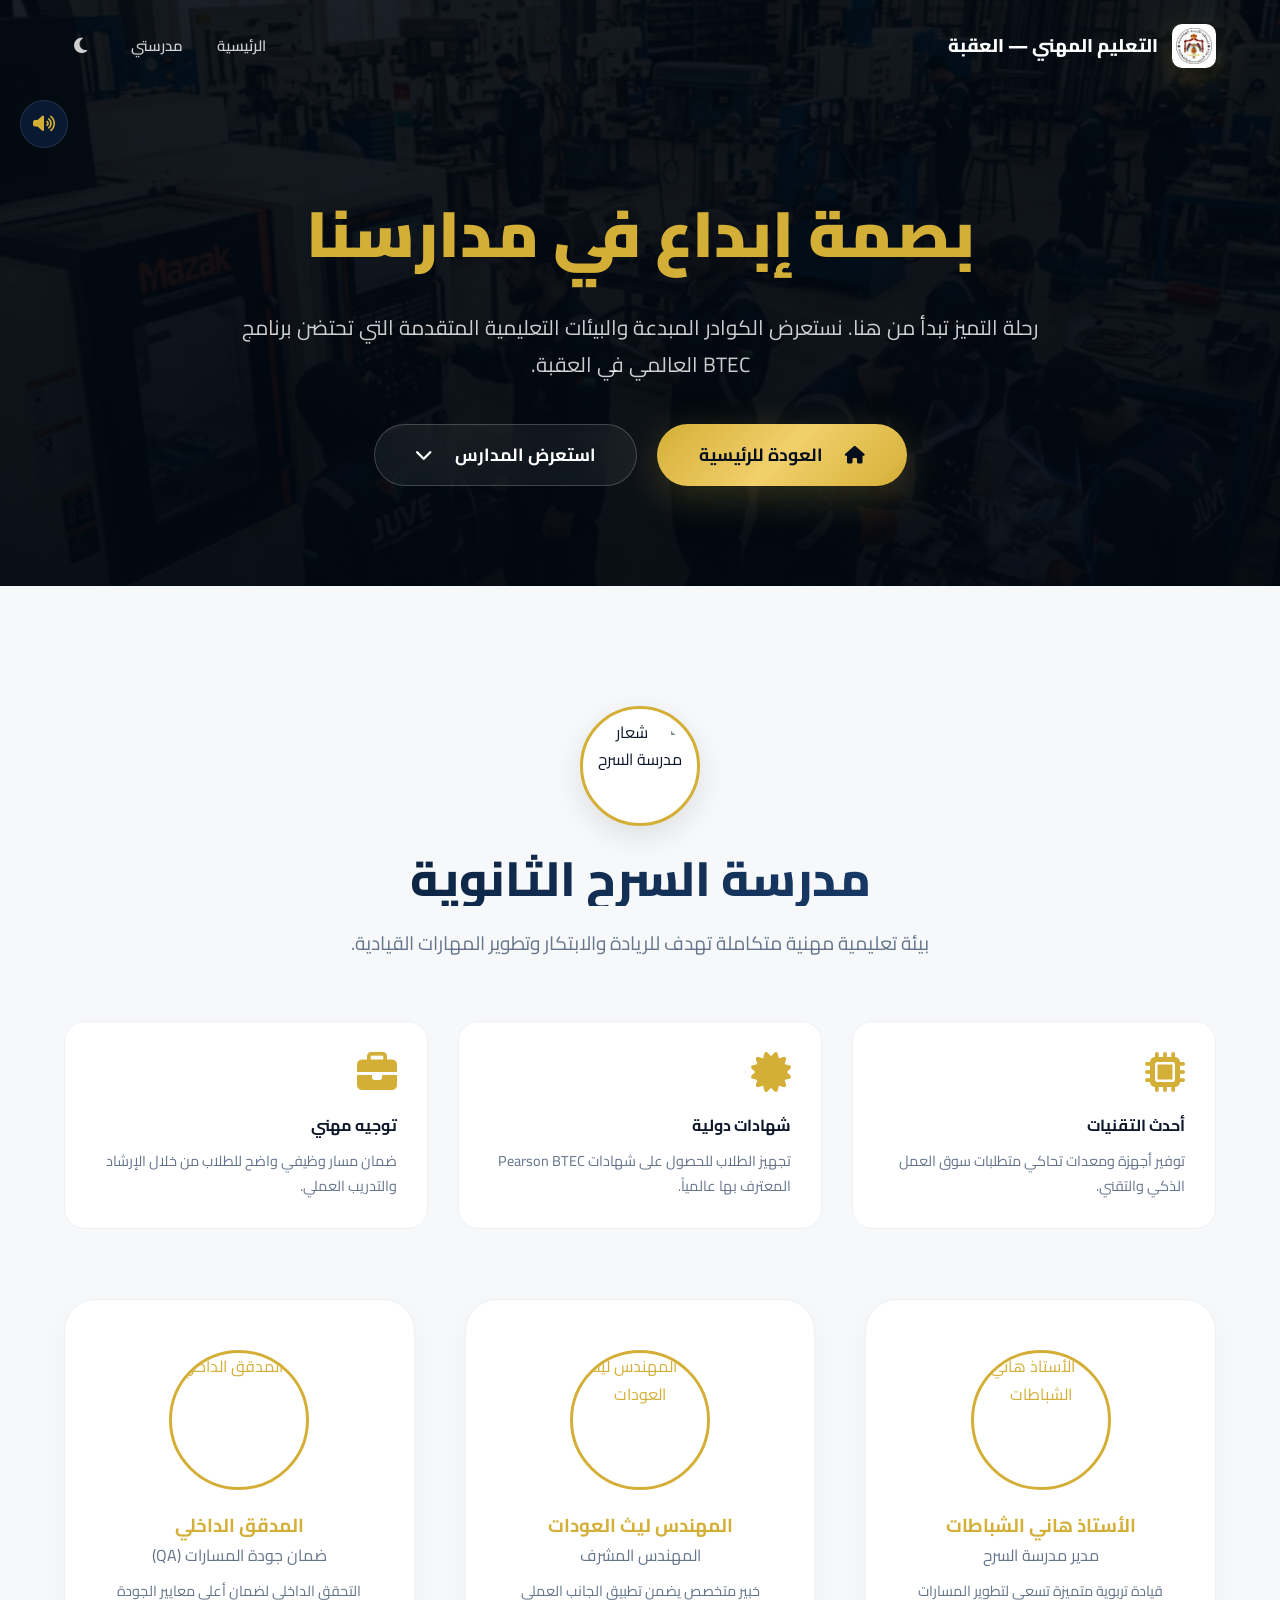
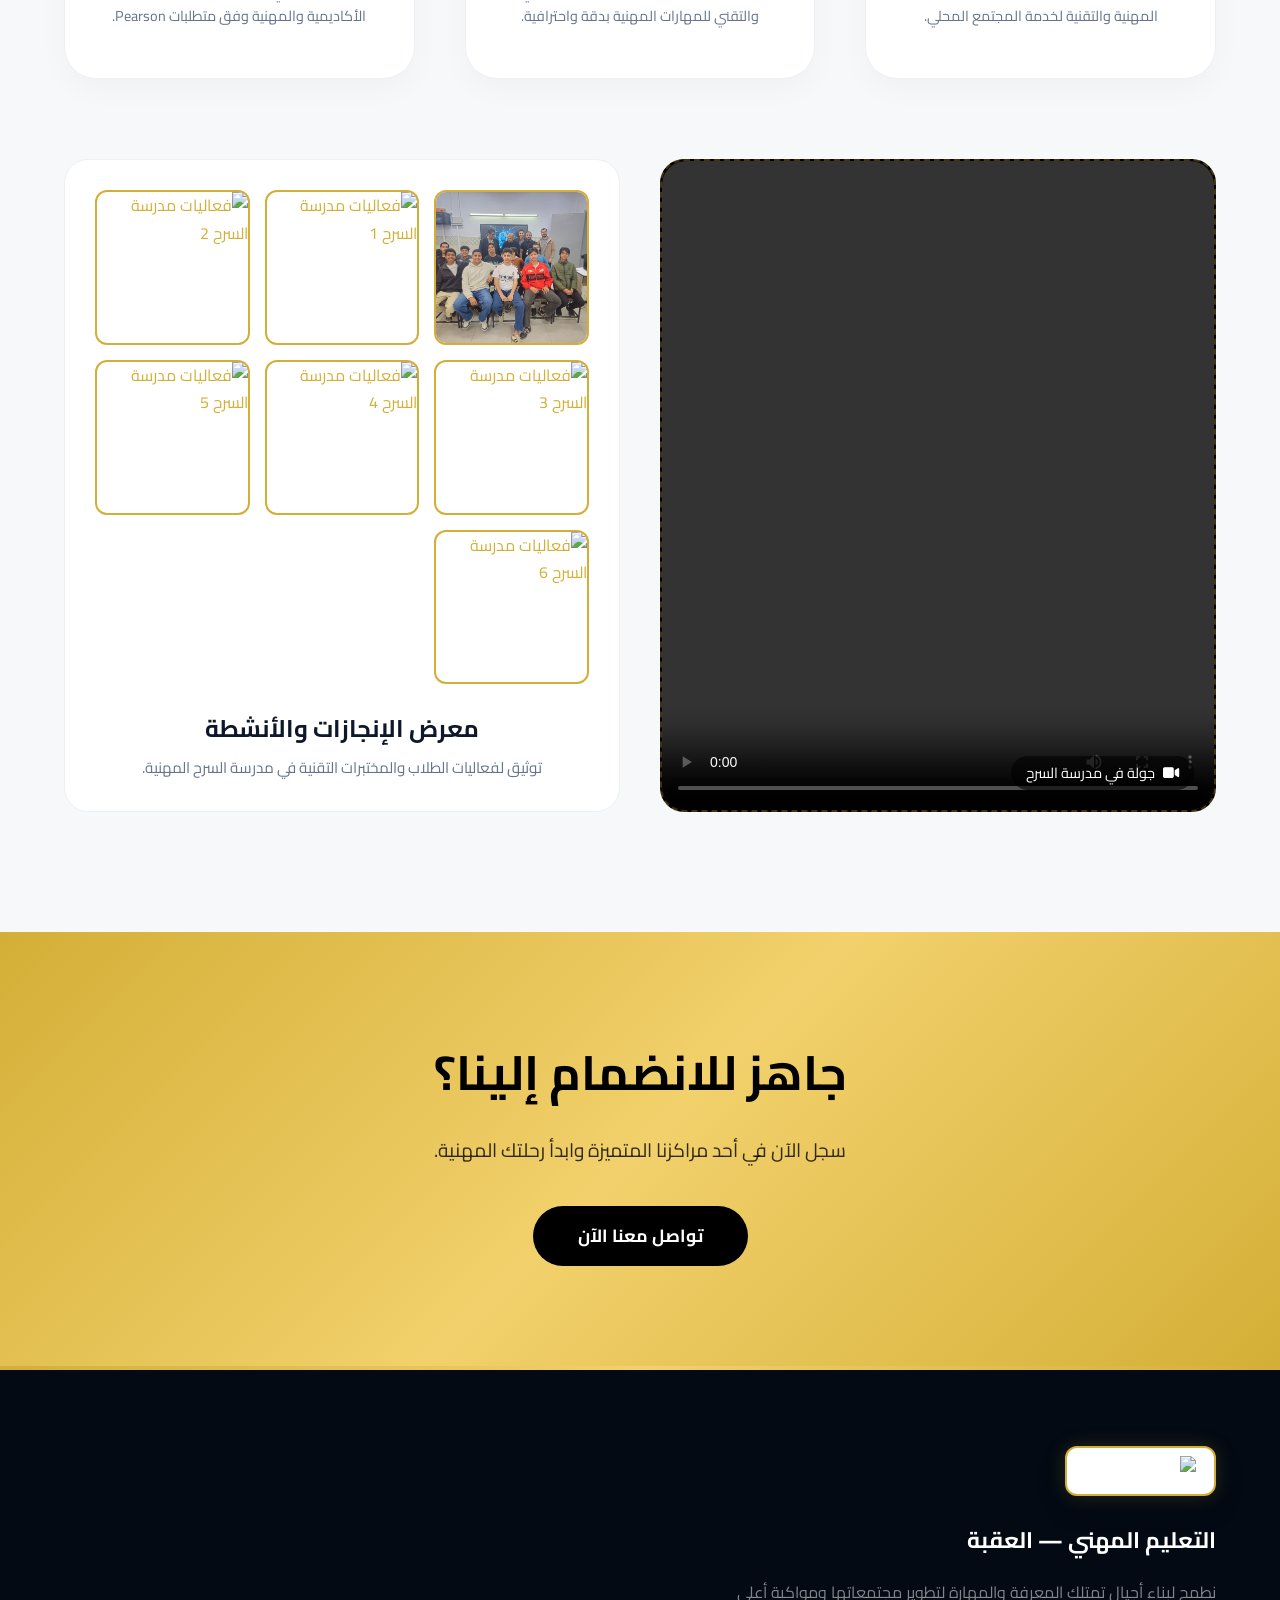
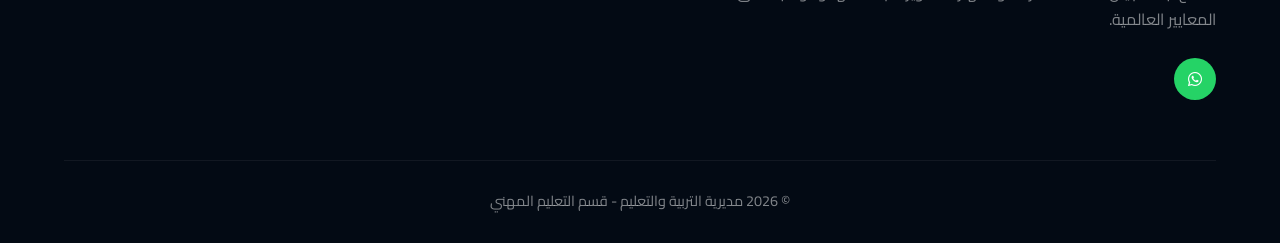
==== commit dde06dcb: "تعديل على اسم المدقق الداخليي" ====
--- a/schools.html
+++ b/schools.html
@@ -296,13 +296,13 @@
                 <!-- QA Officer -->
                 <div class="staff-card" style="background: var(--white);">
                     <div class="staff-img">
-                        <img src="assets/هاض مدقق جوده   المدقق الخارجي .jpg" alt="المدقق الخارجي">
+                        <img src="assets/هاض مدقق جوده   المدقق الخارجي .jpg" alt="المدقق الداخلي">
                         <i class="fas fa-shield-alt" style="font-size: 3.5rem; display: none;"></i>
                     </div>
                     <div class="staff-info">
-                        <h3 style="color:var(--gold)">المدقق الخارجي</h3>
+                        <h3 style="color:var(--gold)">المدقق الداخلي</h3>
                         <p style="color:var(--text-secondary)">ضمان جودة المسارات (QA)</p>
-                        <p style="font-size: 0.9rem; margin-top: 10px; color: var(--text-secondary);">التحقق الخارجي
+                        <p style="font-size: 0.9rem; margin-top: 10px; color: var(--text-secondary);">التحقق الداخلي
                             لضمان أعلى معايير الجودة الأكاديمية والمهنية وفق متطلبات Pearson.</p>
                     </div>
                 </div>
@@ -407,4 +407,4 @@
     <script src="js/main.js"></script>
 </body>
 
-</html>+</html>
